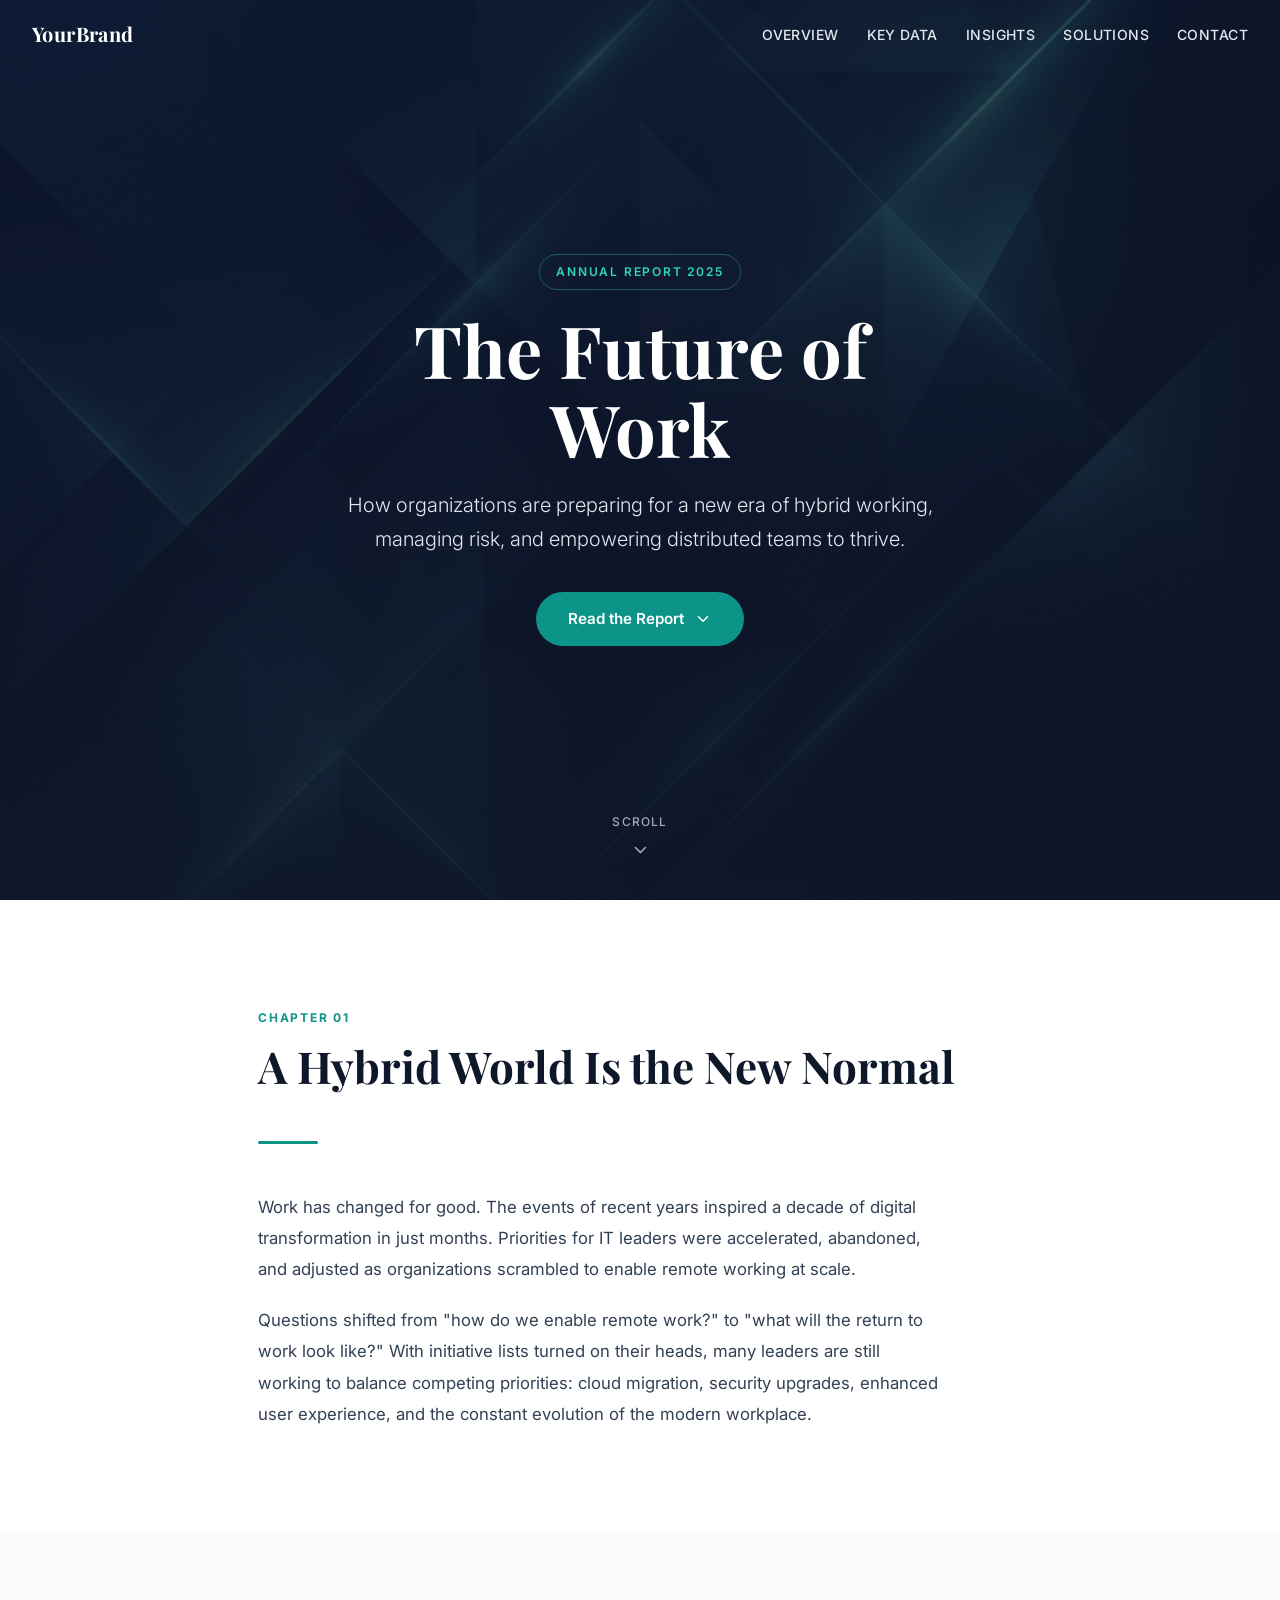
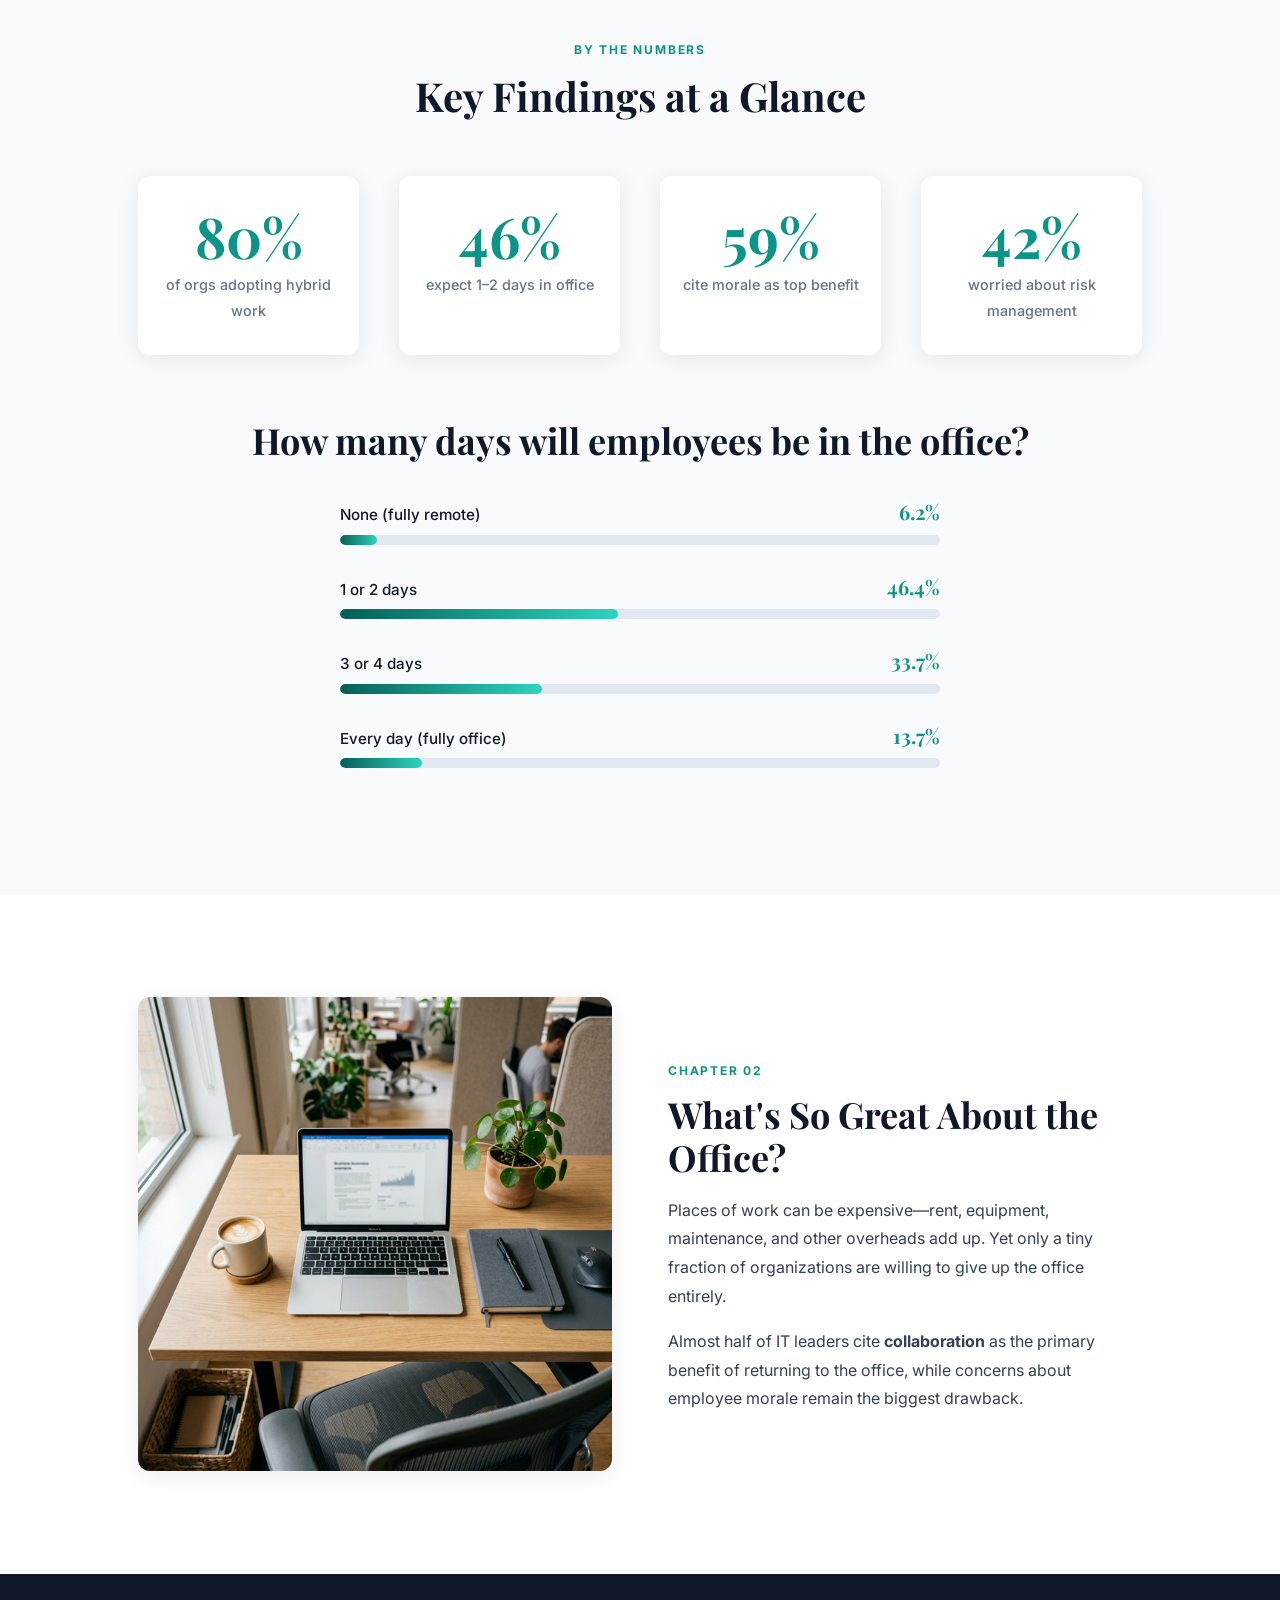
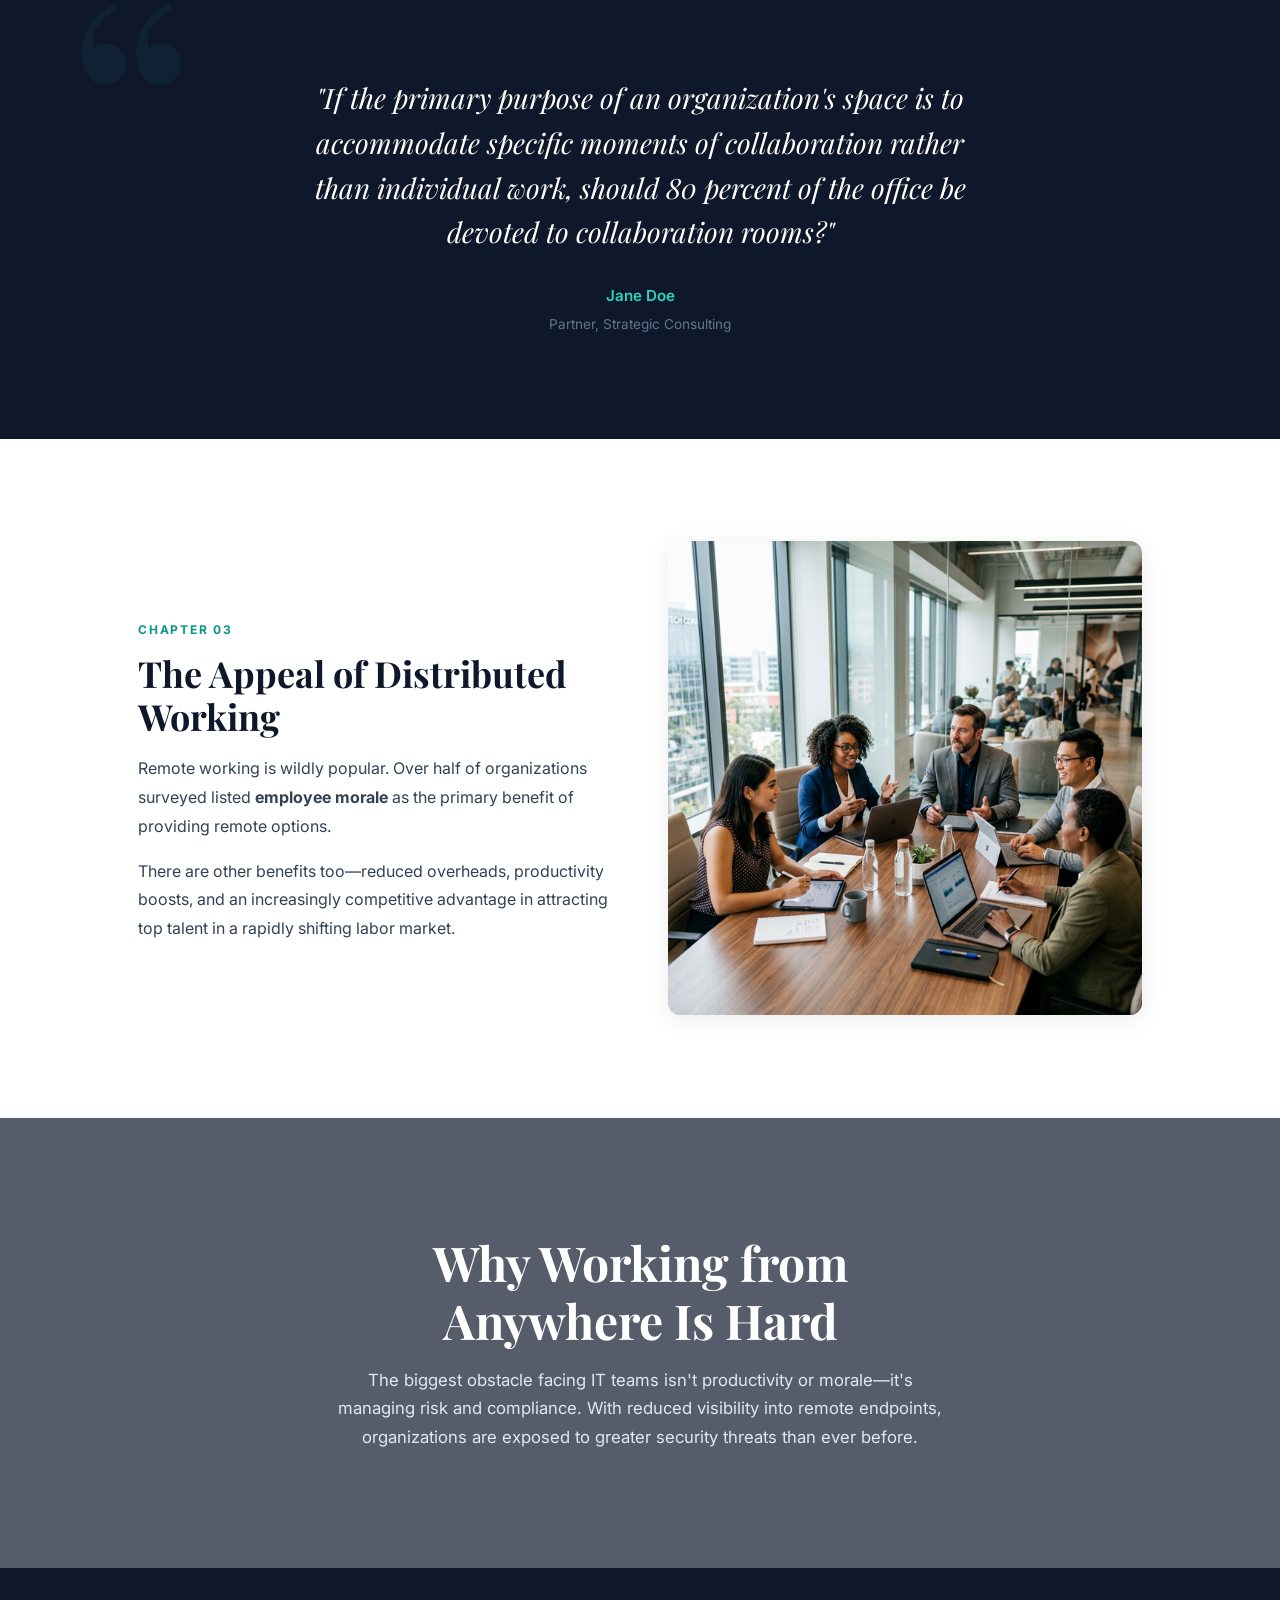
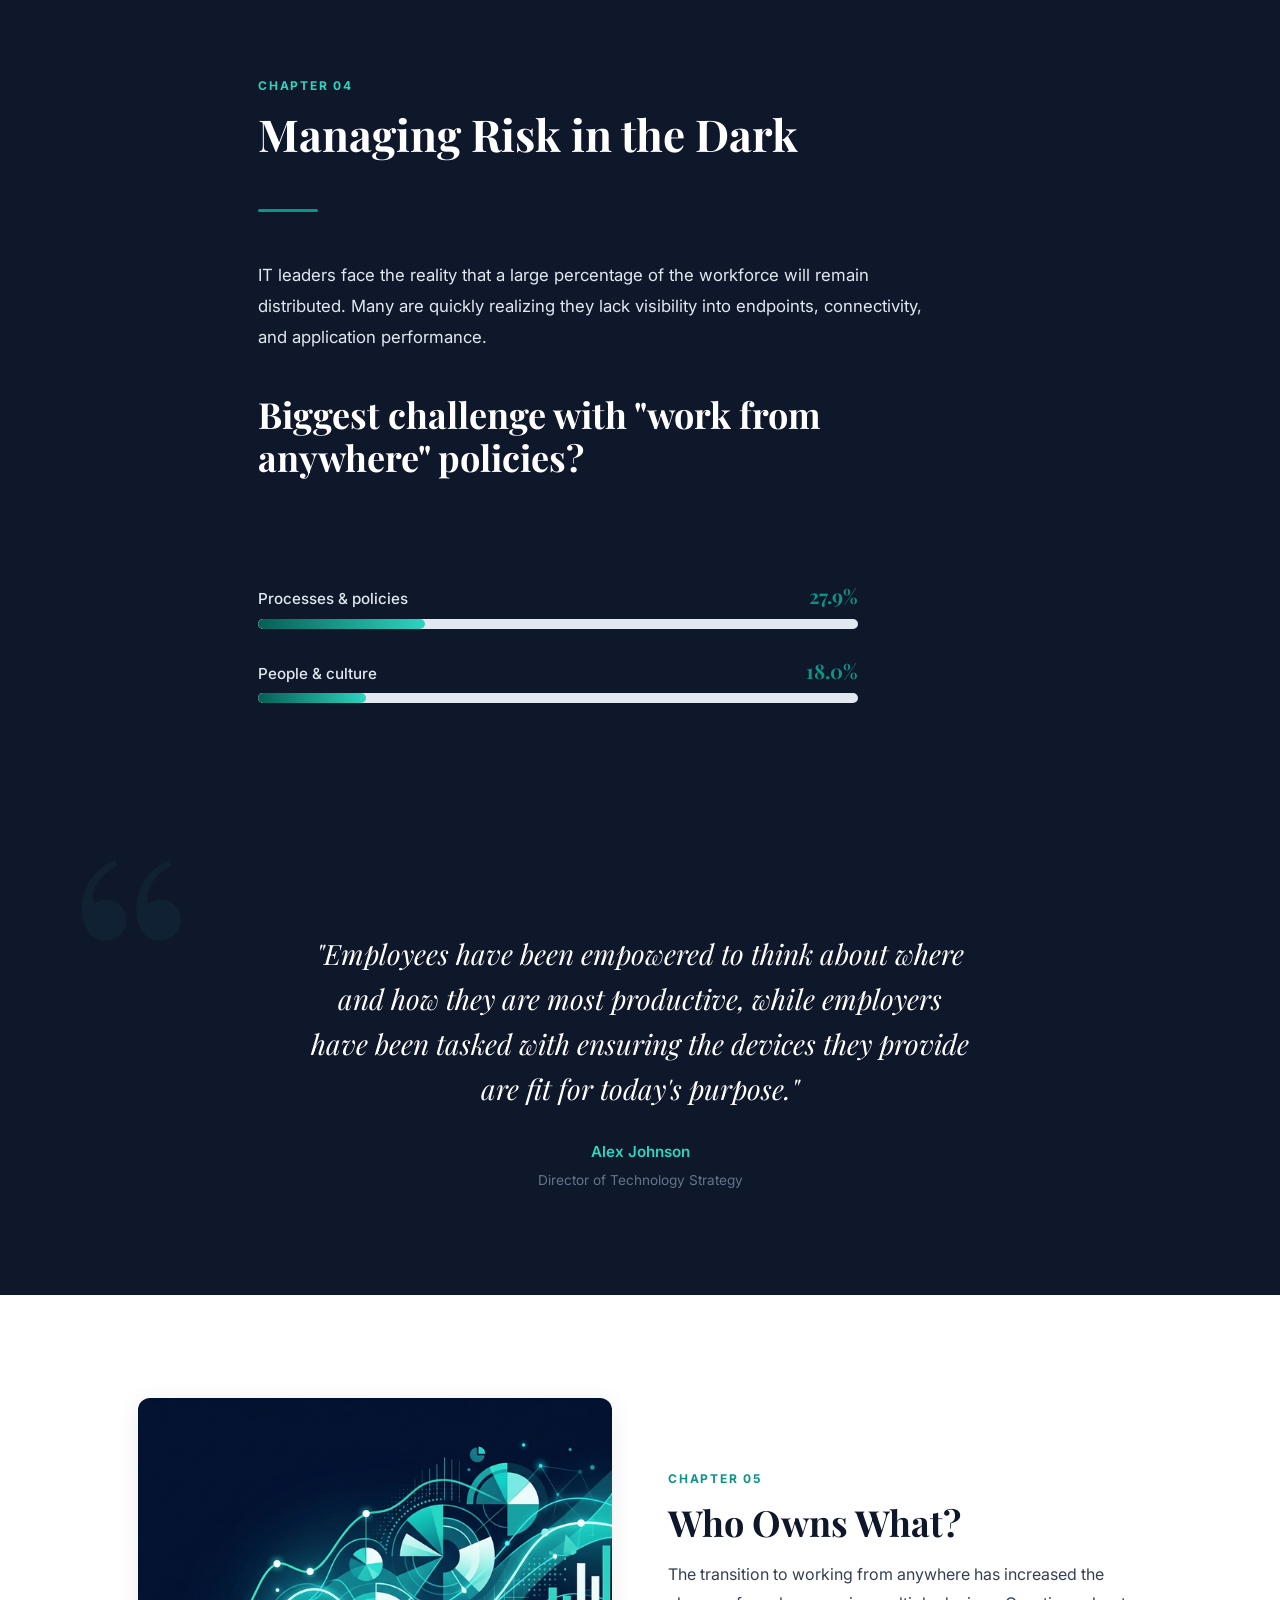
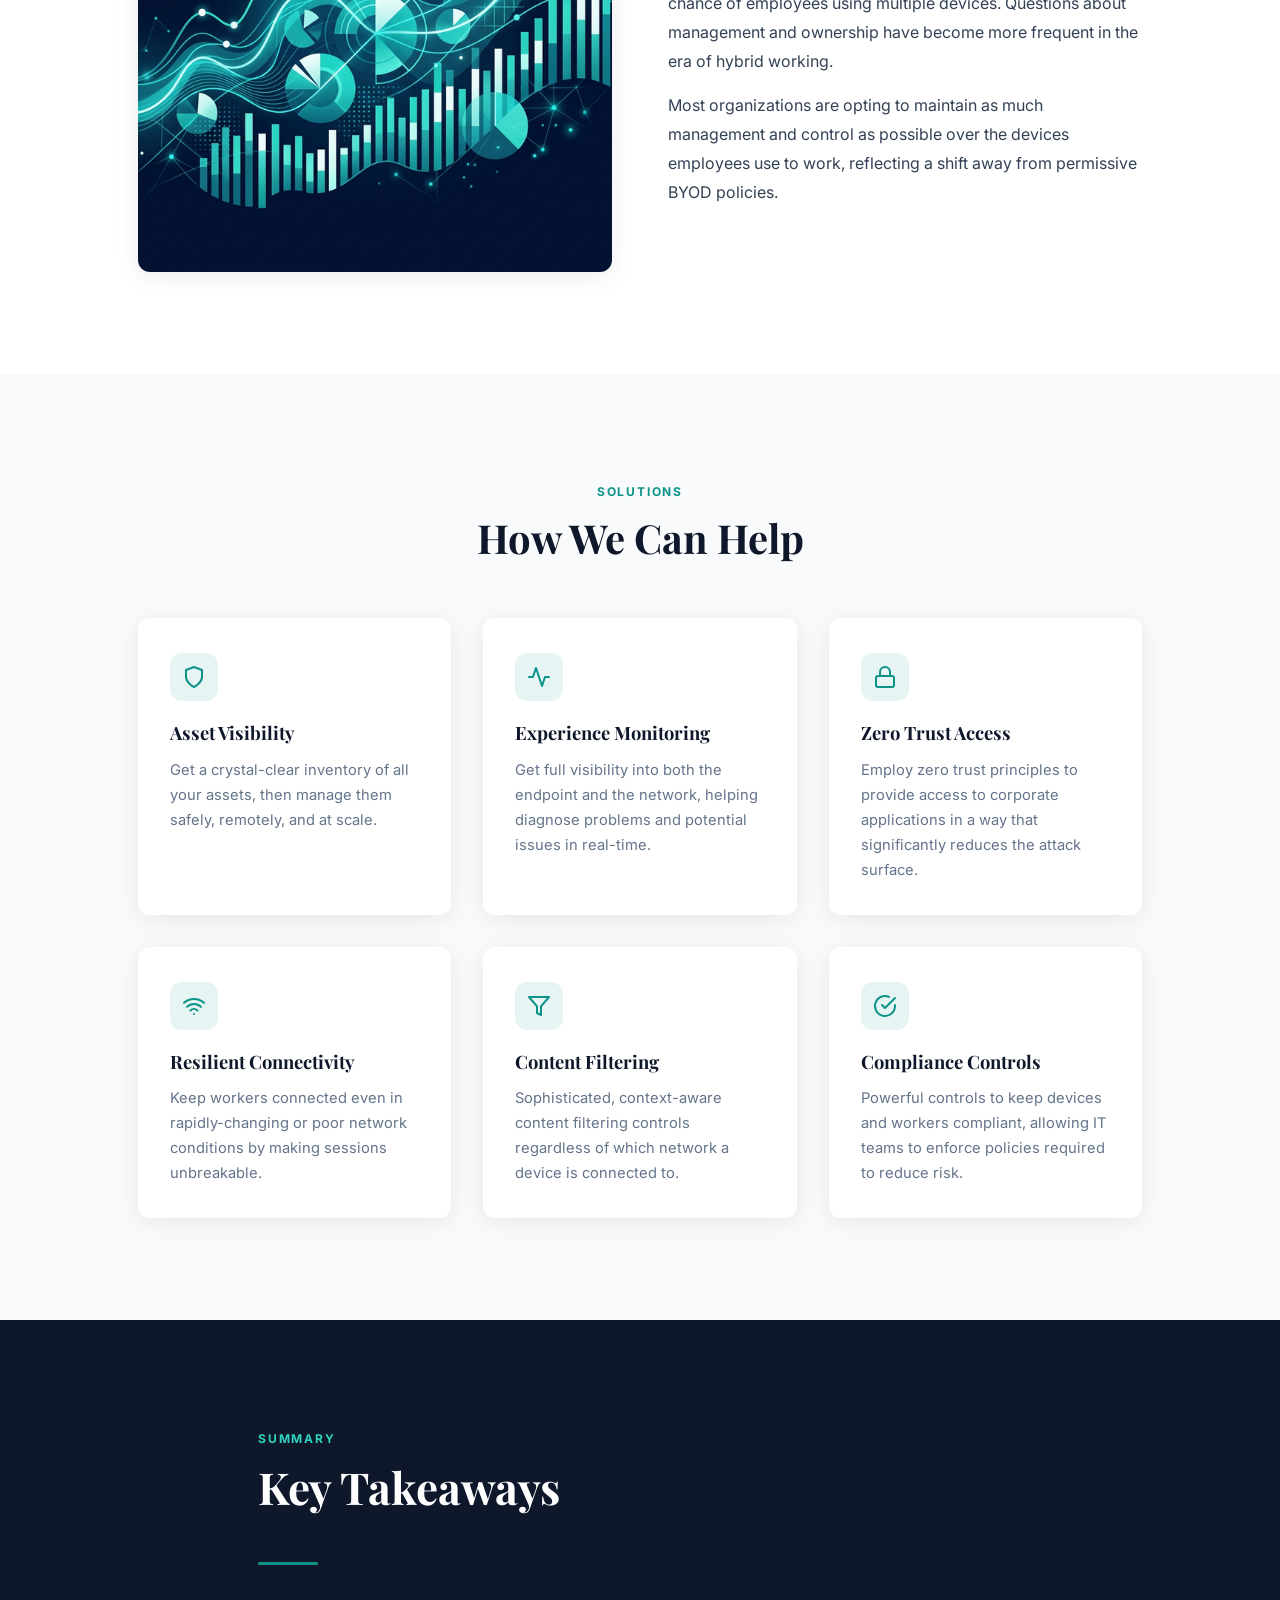
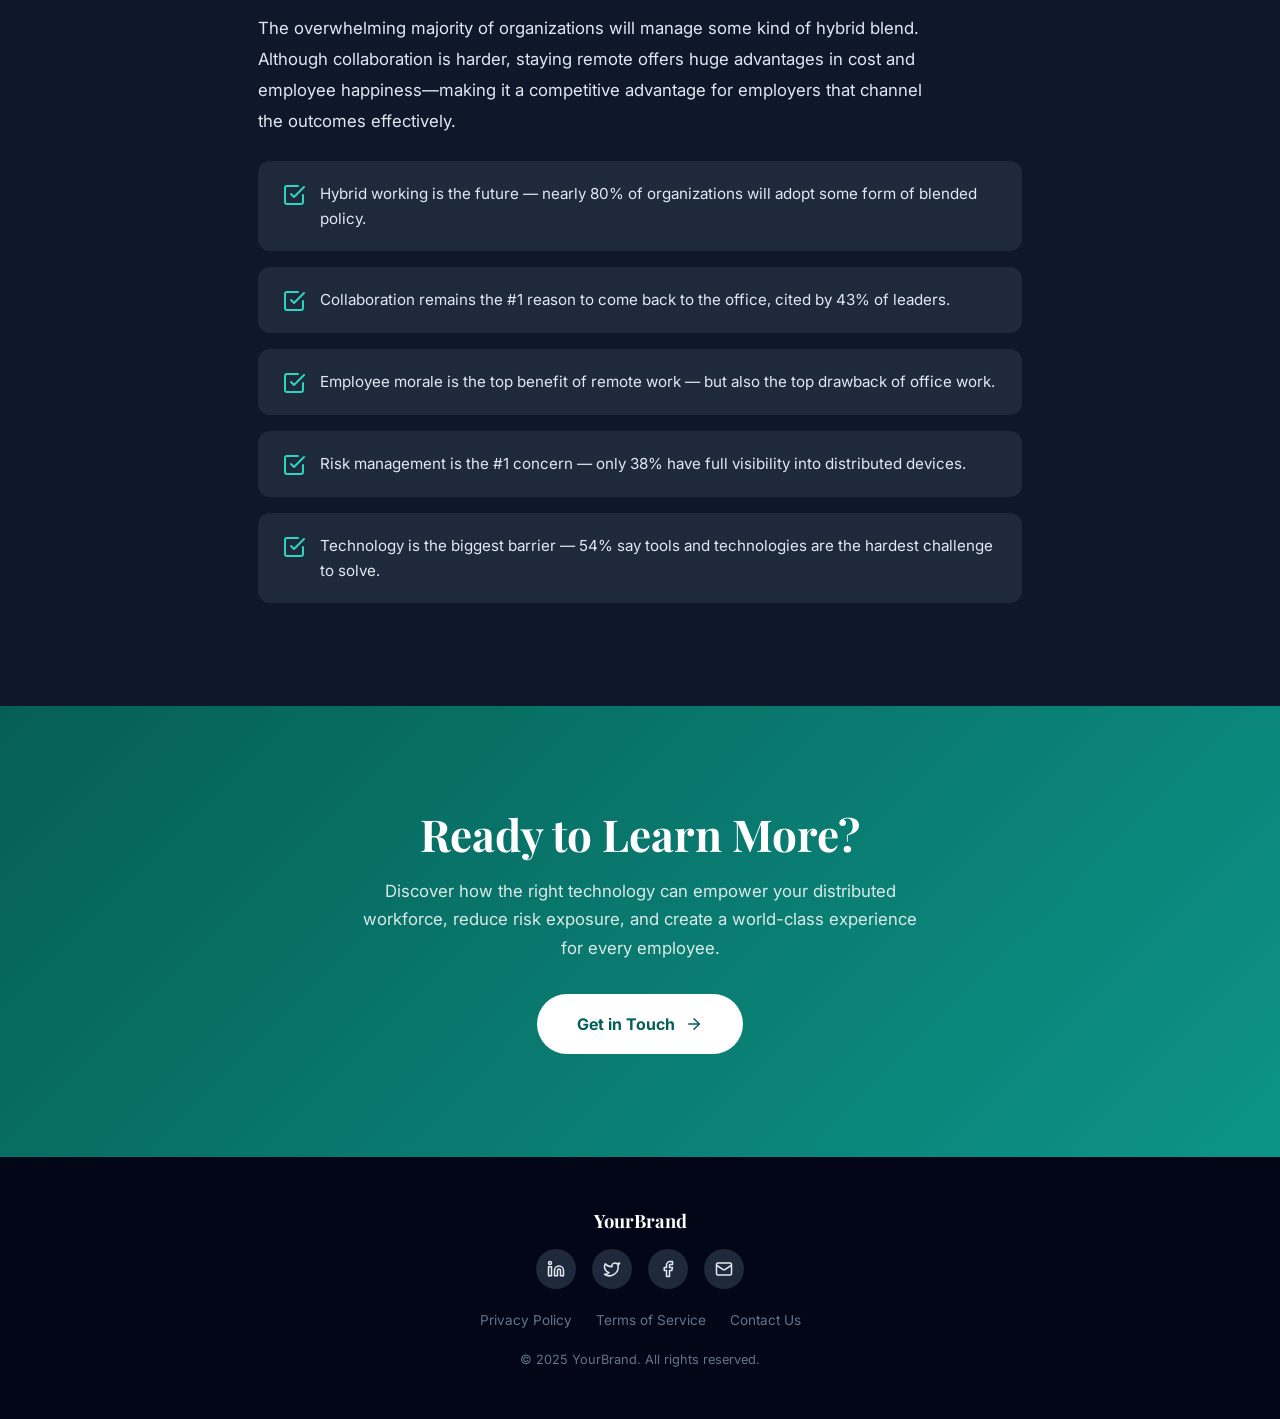
==== index.html @ 84ccb06a "Initial commit: scrolling report template" ====
<!DOCTYPE html>
<html lang="en">
<head>
  <meta charset="UTF-8" />
  <meta name="viewport" content="width=device-width, initial-scale=1.0" />

  <!-- ═══════════ SEO — EDIT THESE ═══════════ -->
  <title>The Future of Work — Scrolling Report Template</title>
  <meta name="description" content="A scrolling storytelling report template. Replace this description with your own." />
  <meta property="og:title" content="The Future of Work — Report" />
  <meta property="og:description" content="Replace this with your own Open Graph description." />
  <meta property="og:image" content="assets/images/hero-bg.png" />

  <!-- Stylesheet -->
  <link rel="stylesheet" href="styles.css" />
</head>

<body>

  <!-- ───────────────────────────────────────────
       READING PROGRESS BAR
       (automatically fills as user scrolls)
  ─────────────────────────────────────────── -->
  <div class="progress-bar" id="progressBar" aria-hidden="true"></div>

  <!-- ═══════════════════════════════════════════
       NAVIGATION
       EDIT: Change brand name and section links
  ═══════════════════════════════════════════ -->
  <nav class="site-nav" id="siteNav">
    <a href="#" class="site-nav__brand">YourBrand</a>

    <ul class="site-nav__links" id="navLinks">
      <!-- EDIT: Update href values to match your section IDs -->
      <li><a href="#intro">Overview</a></li>
      <li><a href="#stats">Key Data</a></li>
      <li><a href="#details">Insights</a></li>
      <li><a href="#features">Solutions</a></li>
      <li><a href="#cta">Contact</a></li>
    </ul>

    <!-- Mobile hamburger -->
    <button class="nav-toggle" id="navToggle" aria-label="Toggle navigation">
      <span></span><span></span><span></span>
    </button>
  </nav>

  <!-- ═══════════════════════════════════════════
       SECTION 1 — HERO
       EDIT: Title, subtitle, CTA text, background image
  ═══════════════════════════════════════════ -->
  <section class="hero" id="hero">
    <!-- EDIT: Replace background image path -->
    <div class="hero__bg" style="background-image: url('assets/images/hero-bg.png');"></div>
    <div class="hero__overlay"></div>

    <div class="hero__content">
      <!-- EDIT: Tag / category label -->
      <span class="hero__tag animate-on-scroll">Annual Report 2025</span>

      <!-- EDIT: Hero headline -->
      <h1 class="hero__title animate-on-scroll" data-delay="1">
        The Future of Work
      </h1>

      <!-- EDIT: Short intro paragraph -->
      <p class="hero__subtitle animate-on-scroll" data-delay="2">
        How organizations are preparing for a new era of hybrid working, 
        managing risk, and empowering distributed teams to thrive.
      </p>

      <!-- EDIT: Call-to-action button -->
      <a href="#intro" class="hero__cta animate-on-scroll" data-delay="3">
        Read the Report
        <svg xmlns="http://www.w3.org/2000/svg" width="18" height="18" viewBox="0 0 24 24" fill="none" stroke="currentColor" stroke-width="2" stroke-linecap="round" stroke-linejoin="round"><path d="m6 9 6 6 6-6"/></svg>
      </a>
    </div>

    <!-- Scroll hint animation -->
    <div class="hero__scroll-hint">
      SCROLL
      <svg xmlns="http://www.w3.org/2000/svg" viewBox="0 0 24 24" fill="none" stroke="currentColor" stroke-width="2" stroke-linecap="round" stroke-linejoin="round"><path d="m6 9 6 6 6-6"/></svg>
    </div>
  </section>

  <!-- ═══════════════════════════════════════════
       SECTION 2 — INTRODUCTION TEXT BLOCK
       EDIT: Eyebrow, title, and body paragraphs
  ═══════════════════════════════════════════ -->
  <section class="section-intro" id="intro">
    <div class="container">
      <span class="section-intro__eyebrow animate-on-scroll">Chapter 01</span>
      <h2 class="section-intro__title animate-on-scroll" data-delay="1">
        A Hybrid World Is the New Normal
      </h2>
      <hr class="section-divider animate-on-scroll" data-delay="2" />

      <!-- EDIT: Replace these paragraphs with your own content -->
      <div class="section-intro__body animate-on-scroll" data-delay="2">
        <p>
          Work has changed for good. The events of recent years inspired a decade of digital 
          transformation in just months. Priorities for IT leaders were accelerated, abandoned, 
          and adjusted as organizations scrambled to enable remote working at scale.
        </p>
        <p>
          Questions shifted from "how do we enable remote work?" to "what will the return to 
          work look like?" With initiative lists turned on their heads, many leaders are still 
          working to balance competing priorities: cloud migration, security upgrades, enhanced 
          user experience, and the constant evolution of the modern workplace.
        </p>
      </div>
    </div>
  </section>

  <!-- ═══════════════════════════════════════════
       SECTION 3 — KEY STATISTICS
       EDIT: Numbers, labels, bar chart values
  ═══════════════════════════════════════════ -->
  <section class="section-stats" id="stats">
    <div class="container container--wide">

      <div class="features-header">
        <span class="features-header__eyebrow animate-on-scroll">By the Numbers</span>
        <h2 class="features-header__title animate-on-scroll" data-delay="1">
          Key Findings at a Glance
        </h2>
      </div>

      <!-- ── Big Number Cards ── -->
      <!-- EDIT: Change each number and label -->
      <div class="stats-grid">
        <div class="stat-card animate-on-scroll" data-delay="1">
          <div class="stat-card__number" data-count-to="80">0</div>
          <div class="stat-card__label">of orgs adopting hybrid work</div>
        </div>
        <div class="stat-card animate-on-scroll" data-delay="2">
          <div class="stat-card__number" data-count-to="46">0</div>
          <div class="stat-card__label">expect 1–2 days in office</div>
        </div>
        <div class="stat-card animate-on-scroll" data-delay="3">
          <div class="stat-card__number" data-count-to="59">0</div>
          <div class="stat-card__label">cite morale as top benefit</div>
        </div>
        <div class="stat-card animate-on-scroll" data-delay="4">
          <div class="stat-card__number" data-count-to="42">0</div>
          <div class="stat-card__label">worried about risk management</div>
        </div>
      </div>

      <!-- ── Survey Bar Chart ── -->
      <!-- EDIT: Adjust --target-width, label, and value for each bar -->
      <div style="margin-top: 4rem;">
        <h3 class="split-text__title animate-on-scroll" style="text-align:center; margin-bottom:2rem;">
          How many days will employees be in the office?
        </h3>
        <div class="bar-stats" style="max-width:600px; margin:0 auto;">
          <div class="bar-stat animate-on-scroll">
            <div class="bar-stat__header">
              <span class="bar-stat__label">None (fully remote)</span>
              <span class="bar-stat__value">6.2%</span>
            </div>
            <div class="bar-stat__track">
              <div class="bar-stat__fill" style="--target-width: 6.2%"></div>
            </div>
          </div>
          <div class="bar-stat animate-on-scroll" data-delay="1">
            <div class="bar-stat__header">
              <span class="bar-stat__label">1 or 2 days</span>
              <span class="bar-stat__value">46.4%</span>
            </div>
            <div class="bar-stat__track">
              <div class="bar-stat__fill" style="--target-width: 46.4%"></div>
            </div>
          </div>
          <div class="bar-stat animate-on-scroll" data-delay="2">
            <div class="bar-stat__header">
              <span class="bar-stat__label">3 or 4 days</span>
              <span class="bar-stat__value">33.7%</span>
            </div>
            <div class="bar-stat__track">
              <div class="bar-stat__fill" style="--target-width: 33.7%"></div>
            </div>
          </div>
          <div class="bar-stat animate-on-scroll" data-delay="3">
            <div class="bar-stat__header">
              <span class="bar-stat__label">Every day (fully office)</span>
              <span class="bar-stat__value">13.7%</span>
            </div>
            <div class="bar-stat__track">
              <div class="bar-stat__fill" style="--target-width: 13.7%"></div>
            </div>
          </div>
        </div>
      </div>

    </div>
  </section>

  <!-- ═══════════════════════════════════════════
       SECTION 4 — IMAGE + TEXT (left image)
       EDIT: Image path, eyebrow, title, body
  ═══════════════════════════════════════════ -->
  <section class="section-split" id="details">
    <div class="container container--wide">
      <div class="split-grid">

        <!-- EDIT: Replace image src -->
        <div class="split-image animate-slide-left">
          <img src="assets/images/section-1.png" alt="Modern workspace" loading="lazy" />
        </div>

        <div class="split-text animate-slide-right">
          <span class="split-text__eyebrow">Chapter 02</span>
          <h2 class="split-text__title">What's So Great About the Office?</h2>
          <div class="split-text__body">
            <p>
              Places of work can be expensive—rent, equipment, maintenance, and other overheads add up. 
              Yet only a tiny fraction of organizations are willing to give up the office entirely.
            </p>
            <p>
              Almost half of IT leaders cite <strong>collaboration</strong> as the primary benefit of 
              returning to the office, while concerns about employee morale remain the biggest drawback.
            </p>
          </div>
        </div>

      </div>
    </div>
  </section>

  <!-- ═══════════════════════════════════════════
       SECTION 5 — BLOCKQUOTE
       EDIT: Quote text, author name, role
  ═══════════════════════════════════════════ -->
  <section class="section-quote">
    <div class="quote-inner animate-on-scroll">
      <!-- EDIT: Your quote text -->
      <p class="quote-inner__text">
        "If the primary purpose of an organization's space is to accommodate specific moments 
        of collaboration rather than individual work, should 80 percent of the office be devoted 
        to collaboration rooms?"
      </p>
      <!-- EDIT: Author and role -->
      <p class="quote-inner__author">Jane Doe</p>
      <p class="quote-inner__role">Partner, Strategic Consulting</p>
    </div>
  </section>

  <!-- ═══════════════════════════════════════════
       SECTION 6 — IMAGE + TEXT (right image, reversed)
       EDIT: Image path, eyebrow, title, body
  ═══════════════════════════════════════════ -->
  <section class="section-split">
    <div class="container container--wide">
      <div class="split-grid split-grid--reverse">

        <div class="split-image animate-slide-right">
          <img src="assets/images/section-2.png" alt="Team collaboration" loading="lazy" />
        </div>

        <div class="split-text animate-slide-left">
          <span class="split-text__eyebrow">Chapter 03</span>
          <h2 class="split-text__title">The Appeal of Distributed Working</h2>
          <div class="split-text__body">
            <p>
              Remote working is wildly popular. Over half of organizations surveyed listed 
              <strong>employee morale</strong> as the primary benefit of providing remote options.
            </p>
            <p>
              There are other benefits too—reduced overheads, productivity boosts, and an increasingly 
              competitive advantage in attracting top talent in a rapidly shifting labor market.
            </p>
          </div>
        </div>

      </div>
    </div>
  </section>

  <!-- ═══════════════════════════════════════════
       SECTION 7 — FULL-WIDTH IMAGE BANNER
       EDIT: Background image, title, body text
  ═══════════════════════════════════════════ -->
  <section class="section-banner">
    <!-- EDIT: Replace background-image -->
    <div class="section-banner__bg" style="background-image: url('assets/images/quote-bg.png');"></div>
    <div class="section-banner__overlay"></div>

    <div class="section-banner__content animate-on-scroll">
      <h2 class="section-banner__title">Why Working from Anywhere Is Hard</h2>
      <p class="section-banner__body">
        The biggest obstacle facing IT teams isn't productivity or morale—it's managing 
        risk and compliance. With reduced visibility into remote endpoints, organizations 
        are exposed to greater security threats than ever before.
      </p>
    </div>
  </section>

  <!-- ═══════════════════════════════════════════
       SECTION 8 — DARK CONTENT BLOCK w/ STATS
       EDIT: Eyebrow, title, body, bar chart data
  ═══════════════════════════════════════════ -->
  <section class="section-dark">
    <div class="container">
      <span class="section-intro__eyebrow animate-on-scroll">Chapter 04</span>
      <h2 class="section-intro__title animate-on-scroll" data-delay="1">
        Managing Risk in the Dark
      </h2>
      <hr class="section-divider animate-on-scroll" data-delay="2" />

      <div class="section-intro__body animate-on-scroll" data-delay="2">
        <p>
          IT leaders face the reality that a large percentage of the workforce will remain 
          distributed. Many are quickly realizing they lack visibility into endpoints, 
          connectivity, and application performance.
        </p>
      </div>

      <!-- Survey-style bars on dark background -->
      <div class="bar-stats" style="max-width:600px; margin-top:2.5rem;">
        <h3 class="split-text__title animate-on-scroll" style="margin-bottom:1.5rem;">
          Biggest challenge with "work from anywhere" policies?
        </h3>
        <div class="bar-stat animate-on-scroll">
          <div class="bar-stat__header">
            <span class="bar-stat__label" style="color: var(--color-text-on-dark);">Tools & technologies</span>
            <span class="bar-stat__value">54.1%</span>
          </div>
          <div class="bar-stat__track">
            <div class="bar-stat__fill" style="--target-width: 54.1%"></div>
          </div>
        </div>
        <div class="bar-stat animate-on-scroll" data-delay="1">
          <div class="bar-stat__header">
            <span class="bar-stat__label" style="color: var(--color-text-on-dark);">Processes & policies</span>
            <span class="bar-stat__value">27.9%</span>
          </div>
          <div class="bar-stat__track">
            <div class="bar-stat__fill" style="--target-width: 27.9%"></div>
          </div>
        </div>
        <div class="bar-stat animate-on-scroll" data-delay="2">
          <div class="bar-stat__header">
            <span class="bar-stat__label" style="color: var(--color-text-on-dark);">People & culture</span>
            <span class="bar-stat__value">18.0%</span>
          </div>
          <div class="bar-stat__track">
            <div class="bar-stat__fill" style="--target-width: 18.0%"></div>
          </div>
        </div>
      </div>
    </div>
  </section>

  <!-- ═══════════════════════════════════════════
       SECTION 9 — SECOND BLOCKQUOTE (variation)
       EDIT: Quote text, author, role
  ═══════════════════════════════════════════ -->
  <section class="section-quote">
    <div class="quote-inner animate-on-scroll">
      <p class="quote-inner__text">
        "Employees have been empowered to think about where and how they are most productive, 
        while employers have been tasked with ensuring the devices they provide are fit for 
        today's purpose."
      </p>
      <p class="quote-inner__author">Alex Johnson</p>
      <p class="quote-inner__role">Director of Technology Strategy</p>
    </div>
  </section>

  <!-- ═══════════════════════════════════════════
       SECTION 10 — IMAGE + TEXT (data visualization)
       EDIT: Image, title, body text
  ═══════════════════════════════════════════ -->
  <section class="section-split">
    <div class="container container--wide">
      <div class="split-grid">

        <div class="split-image animate-slide-left">
          <img src="assets/images/section-3.png" alt="Data visualization" loading="lazy" />
        </div>

        <div class="split-text animate-slide-right">
          <span class="split-text__eyebrow">Chapter 05</span>
          <h2 class="split-text__title">Who Owns What?</h2>
          <div class="split-text__body">
            <p>
              The transition to working from anywhere has increased the chance of employees 
              using multiple devices. Questions about management and ownership have become 
              more frequent in the era of hybrid working.
            </p>
            <p>
              Most organizations are opting to maintain as much management and control as 
              possible over the devices employees use to work, reflecting a shift away from 
              permissive BYOD policies.
            </p>
          </div>
        </div>

      </div>
    </div>
  </section>

  <!-- ═══════════════════════════════════════════
       SECTION 11 — FEATURE CARDS / SOLUTIONS
       EDIT: Each card's icon, title, and body
  ═══════════════════════════════════════════ -->
  <section class="section-features" id="features">
    <div class="container container--wide">

      <div class="features-header">
        <span class="features-header__eyebrow animate-on-scroll">Solutions</span>
        <h2 class="features-header__title animate-on-scroll" data-delay="1">
          How We Can Help
        </h2>
      </div>

      <div class="features-grid">
        <!-- EDIT: Swap SVG icon, title, and body per card -->
        <div class="feature-card animate-on-scroll" data-delay="1">
          <div class="feature-card__icon">
            <!-- Icon: shield -->
            <svg xmlns="http://www.w3.org/2000/svg" viewBox="0 0 24 24" fill="none" stroke="currentColor" stroke-width="2" stroke-linecap="round" stroke-linejoin="round"><path d="M12 22s8-4 8-10V5l-8-3-8 3v7c0 6 8 10 8 10"/></svg>
          </div>
          <h3 class="feature-card__title">Asset Visibility</h3>
          <p class="feature-card__body">
            Get a crystal-clear inventory of all your assets, then manage them safely, 
            remotely, and at scale.
          </p>
        </div>

        <div class="feature-card animate-on-scroll" data-delay="2">
          <div class="feature-card__icon">
            <!-- Icon: activity -->
            <svg xmlns="http://www.w3.org/2000/svg" viewBox="0 0 24 24" fill="none" stroke="currentColor" stroke-width="2" stroke-linecap="round" stroke-linejoin="round"><polyline points="22 12 18 12 15 21 9 3 6 12 2 12"/></svg>
          </div>
          <h3 class="feature-card__title">Experience Monitoring</h3>
          <p class="feature-card__body">
            Get full visibility into both the endpoint and the network, helping diagnose 
            problems and potential issues in real-time.
          </p>
        </div>

        <div class="feature-card animate-on-scroll" data-delay="3">
          <div class="feature-card__icon">
            <!-- Icon: lock -->
            <svg xmlns="http://www.w3.org/2000/svg" viewBox="0 0 24 24" fill="none" stroke="currentColor" stroke-width="2" stroke-linecap="round" stroke-linejoin="round"><rect width="18" height="11" x="3" y="11" rx="2" ry="2"/><path d="M7 11V7a5 5 0 0 1 10 0v4"/></svg>
          </div>
          <h3 class="feature-card__title">Zero Trust Access</h3>
          <p class="feature-card__body">
            Employ zero trust principles to provide access to corporate applications in a 
            way that significantly reduces the attack surface.
          </p>
        </div>

        <div class="feature-card animate-on-scroll" data-delay="4">
          <div class="feature-card__icon">
            <!-- Icon: wifi -->
            <svg xmlns="http://www.w3.org/2000/svg" viewBox="0 0 24 24" fill="none" stroke="currentColor" stroke-width="2" stroke-linecap="round" stroke-linejoin="round"><path d="M12 20h.01"/><path d="M2 8.82a15 15 0 0 1 20 0"/><path d="M5 12.859a10 10 0 0 1 14 0"/><path d="M8.5 16.429a5 5 0 0 1 7 0"/></svg>
          </div>
          <h3 class="feature-card__title">Resilient Connectivity</h3>
          <p class="feature-card__body">
            Keep workers connected even in rapidly-changing or poor network conditions by 
            making sessions unbreakable.
          </p>
        </div>

        <div class="feature-card animate-on-scroll" data-delay="1">
          <div class="feature-card__icon">
            <!-- Icon: filter -->
            <svg xmlns="http://www.w3.org/2000/svg" viewBox="0 0 24 24" fill="none" stroke="currentColor" stroke-width="2" stroke-linecap="round" stroke-linejoin="round"><polygon points="22 3 2 3 10 12.46 10 19 14 21 14 12.46 22 3"/></svg>
          </div>
          <h3 class="feature-card__title">Content Filtering</h3>
          <p class="feature-card__body">
            Sophisticated, context-aware content filtering controls regardless of which 
            network a device is connected to.
          </p>
        </div>

        <div class="feature-card animate-on-scroll" data-delay="2">
          <div class="feature-card__icon">
            <!-- Icon: check-circle -->
            <svg xmlns="http://www.w3.org/2000/svg" viewBox="0 0 24 24" fill="none" stroke="currentColor" stroke-width="2" stroke-linecap="round" stroke-linejoin="round"><path d="M22 11.08V12a10 10 0 1 1-5.93-9.14"/><path d="m9 11 3 3L22 4"/></svg>
          </div>
          <h3 class="feature-card__title">Compliance Controls</h3>
          <p class="feature-card__body">
            Powerful controls to keep devices and workers compliant, allowing IT teams to 
            enforce policies required to reduce risk.
          </p>
        </div>
      </div>

    </div>
  </section>

  <!-- ═══════════════════════════════════════════
       SECTION 12 — SUMMARY (dark block with bullet list)
       EDIT: Title, body, and list items
  ═══════════════════════════════════════════ -->
  <section class="section-dark">
    <div class="container">
      <span class="section-intro__eyebrow animate-on-scroll">Summary</span>
      <h2 class="section-intro__title animate-on-scroll" data-delay="1">
        Key Takeaways
      </h2>
      <hr class="section-divider animate-on-scroll" data-delay="2" />

      <div class="section-intro__body animate-on-scroll" data-delay="2">
        <p>
          The overwhelming majority of organizations will manage some kind of hybrid blend. 
          Although collaboration is harder, staying remote offers huge advantages in cost and 
          employee happiness—making it a competitive advantage for employers that channel the 
          outcomes effectively.
        </p>
      </div>

      <!-- EDIT: Add or remove list items as needed -->
      <ul class="items-list animate-on-scroll" data-delay="3">
        <li>
          <svg class="list-icon" xmlns="http://www.w3.org/2000/svg" viewBox="0 0 24 24" fill="none" stroke="currentColor" stroke-width="2" stroke-linecap="round" stroke-linejoin="round"><path d="m9 11 3 3L22 4"/><path d="M21 12v7a2 2 0 0 1-2 2H5a2 2 0 0 1-2-2V5a2 2 0 0 1 2-2h11"/></svg>
          <span>Hybrid working is the future — nearly 80% of organizations will adopt some form of blended policy.</span>
        </li>
        <li>
          <svg class="list-icon" xmlns="http://www.w3.org/2000/svg" viewBox="0 0 24 24" fill="none" stroke="currentColor" stroke-width="2" stroke-linecap="round" stroke-linejoin="round"><path d="m9 11 3 3L22 4"/><path d="M21 12v7a2 2 0 0 1-2 2H5a2 2 0 0 1-2-2V5a2 2 0 0 1 2-2h11"/></svg>
          <span>Collaboration remains the #1 reason to come back to the office, cited by 43% of leaders.</span>
        </li>
        <li>
          <svg class="list-icon" xmlns="http://www.w3.org/2000/svg" viewBox="0 0 24 24" fill="none" stroke="currentColor" stroke-width="2" stroke-linecap="round" stroke-linejoin="round"><path d="m9 11 3 3L22 4"/><path d="M21 12v7a2 2 0 0 1-2 2H5a2 2 0 0 1-2-2V5a2 2 0 0 1 2-2h11"/></svg>
          <span>Employee morale is the top benefit of remote work — but also the top drawback of office work.</span>
        </li>
        <li>
          <svg class="list-icon" xmlns="http://www.w3.org/2000/svg" viewBox="0 0 24 24" fill="none" stroke="currentColor" stroke-width="2" stroke-linecap="round" stroke-linejoin="round"><path d="m9 11 3 3L22 4"/><path d="M21 12v7a2 2 0 0 1-2 2H5a2 2 0 0 1-2-2V5a2 2 0 0 1 2-2h11"/></svg>
          <span>Risk management is the #1 concern — only 38% have full visibility into distributed devices.</span>
        </li>
        <li>
          <svg class="list-icon" xmlns="http://www.w3.org/2000/svg" viewBox="0 0 24 24" fill="none" stroke="currentColor" stroke-width="2" stroke-linecap="round" stroke-linejoin="round"><path d="m9 11 3 3L22 4"/><path d="M21 12v7a2 2 0 0 1-2 2H5a2 2 0 0 1-2-2V5a2 2 0 0 1 2-2h11"/></svg>
          <span>Technology is the biggest barrier — 54% say tools and technologies are the hardest challenge to solve.</span>
        </li>
      </ul>
    </div>
  </section>

  <!-- ═══════════════════════════════════════════
       SECTION 13 — CALL TO ACTION / ENDING
       EDIT: Title, body, button text and link
  ═══════════════════════════════════════════ -->
  <section class="section-cta" id="cta">
    <div class="container">
      <h2 class="section-cta__title animate-on-scroll">Ready to Learn More?</h2>
      <p class="section-cta__body animate-on-scroll" data-delay="1">
        Discover how the right technology can empower your distributed workforce, reduce risk 
        exposure, and create a world-class experience for every employee.
      </p>
      <!-- EDIT: Button text and destination -->
      <a href="#" class="section-cta__btn animate-on-scroll" data-delay="2">
        Get in Touch
        <svg xmlns="http://www.w3.org/2000/svg" width="18" height="18" viewBox="0 0 24 24" fill="none" stroke="currentColor" stroke-width="2" stroke-linecap="round" stroke-linejoin="round"><path d="M5 12h14"/><path d="m12 5 7 7-7 7"/></svg>
      </a>
    </div>
  </section>

  <!-- ═══════════════════════════════════════════
       FOOTER
       EDIT: Brand name, links, copyright year
  ═══════════════════════════════════════════ -->
  <footer class="site-footer">
    <div class="container">
      <p class="site-footer__brand">YourBrand</p>

      <!-- Social links —— EDIT: Update href values -->
      <div class="social-links">
        <a href="#" aria-label="LinkedIn">
          <svg xmlns="http://www.w3.org/2000/svg" viewBox="0 0 24 24" fill="none" stroke="currentColor" stroke-width="2" stroke-linecap="round" stroke-linejoin="round"><path d="M16 8a6 6 0 0 1 6 6v7h-4v-7a2 2 0 0 0-4 0v7h-4v-7a6 6 0 0 1 6-6z"/><rect width="4" height="12" x="2" y="9"/><circle cx="4" cy="4" r="2"/></svg>
        </a>
        <a href="#" aria-label="Twitter / X">
          <svg xmlns="http://www.w3.org/2000/svg" viewBox="0 0 24 24" fill="none" stroke="currentColor" stroke-width="2" stroke-linecap="round" stroke-linejoin="round"><path d="M22 4s-.7 2.1-2 3.4c1.6 10-9.4 17.3-18 11.6 2.2.1 4.4-.6 6-2C3 15.5.5 9.6 3 5c2.2 2.6 5.6 4.1 9 4-.9-4.2 4-6.6 7-3.8 1.1 0 3-1.2 3-1.2z"/></svg>
        </a>
        <a href="#" aria-label="Facebook">
          <svg xmlns="http://www.w3.org/2000/svg" viewBox="0 0 24 24" fill="none" stroke="currentColor" stroke-width="2" stroke-linecap="round" stroke-linejoin="round"><path d="M18 2h-3a5 5 0 0 0-5 5v3H7v4h3v8h4v-8h3l1-4h-4V7a1 1 0 0 1 1-1h3z"/></svg>
        </a>
        <a href="#" aria-label="Email">
          <svg xmlns="http://www.w3.org/2000/svg" viewBox="0 0 24 24" fill="none" stroke="currentColor" stroke-width="2" stroke-linecap="round" stroke-linejoin="round"><rect width="20" height="16" x="2" y="4" rx="2"/><path d="m22 7-8.97 5.7a1.94 1.94 0 0 1-2.06 0L2 7"/></svg>
        </a>
      </div>

      <!-- Footer links -->
      <ul class="site-footer__links">
        <li><a href="#">Privacy Policy</a></li>
        <li><a href="#">Terms of Service</a></li>
        <li><a href="#">Contact Us</a></li>
      </ul>

      <!-- EDIT: Copyright year and company name -->
      <p class="site-footer__copy">&copy; 2025 YourBrand. All rights reserved.</p>
    </div>
  </footer>

  <!-- JavaScript -->
  <script src="script.js"></script>
</body>
</html>
---- styles.css ----
/* =============================================================
   SCROLLING REPORT TEMPLATE — styles.css
   =============================================================
   CUSTOMIZATION GUIDE
   ───────────────────
   • Change colours    → edit the CSS variables in :root
   • Change fonts      → swap the Google Fonts @import + font-family vars
   • Change spacing    → adjust --section-padding-* variables
   • Change max width  → adjust --content-max-width
   ============================================================= */

/* ── Google Fonts ─────────────────────────────────────────────── */
/* EDIT: Replace these fonts with your preferred Google Fonts */
@import url('https://fonts.googleapis.com/css2?family=Inter:wght@300;400;500;600;700;800;900&family=Playfair+Display:ital,wght@0,400;0,700;1,400&display=swap');

/* ── CSS Variables (Design Tokens) ───────────────────────────── */
/* EDIT: Change these values to rebrand the entire site instantly */
:root {
  /* ── Primary palette ── */
  --color-primary:        #0d9488;          /* teal accent              */
  --color-primary-light:  #2dd4bf;          /* lighter teal             */
  --color-primary-dark:   #065f56;          /* darker teal              */

  /* ── Neutral palette ── */
  --color-bg-dark:        #0f172a;          /* deep navy (hero, dark sections) */
  --color-bg-darker:      #020617;          /* near-black               */
  --color-bg-light:       #f8fafc;          /* off-white sections       */
  --color-bg-white:       #ffffff;          /* white                    */
  --color-bg-accent:      #1e293b;          /* dark slate (cards, etc.) */

  /* ── Text colours ── */
  --color-text-heading:   #0f172a;          /* headings on light bgs    */
  --color-text-body:      #334155;          /* body text on light bgs   */
  --color-text-muted:     #64748b;          /* captions / secondary     */
  --color-text-on-dark:   #e2e8f0;         /* body text on dark bgs    */
  --color-text-on-dark-h: #ffffff;          /* headings on dark bgs     */

  /* ── Accent / highlight ── */
  --color-highlight:      #f59e0b;          /* amber highlight          */
  --color-stat-bar:       var(--color-primary);
  --color-stat-bar-bg:    #e2e8f0;

  /* ── Typography ── */
  --font-heading: 'Playfair Display', Georgia, serif;
  --font-body:    'Inter', system-ui, -apple-system, sans-serif;

  /* ── Spacing ── */
  --section-padding-y:    clamp(4rem, 8vw, 8rem);
  --section-padding-x:    clamp(1.25rem, 5vw, 3rem);
  --content-max-width:    860px;
  --content-max-width-lg: 1100px;

  /* ── Misc ── */
  --border-radius:        12px;
  --transition-speed:     0.35s;
  --shadow-card:          0 4px 24px rgba(0,0,0,.08);
  --shadow-card-hover:    0 8px 40px rgba(0,0,0,.14);
}

/* ── Reset & Base ────────────────────────────────────────────── */
*, *::before, *::after { box-sizing: border-box; margin: 0; padding: 0; }

html {
  scroll-behavior: smooth;
  font-size: 16px;
  -webkit-font-smoothing: antialiased;
  -moz-osx-font-smoothing: grayscale;
}

body {
  font-family: var(--font-body);
  color: var(--color-text-body);
  background: var(--color-bg-white);
  line-height: 1.75;
  overflow-x: hidden;
}

img { max-width: 100%; height: auto; display: block; }
a   { color: var(--color-primary); text-decoration: none; transition: color var(--transition-speed); }
a:hover { color: var(--color-primary-light); }

/* ── Utility Classes ─────────────────────────────────────────── */
.container {
  width: 100%;
  max-width: var(--content-max-width);
  margin: 0 auto;
  padding: 0 var(--section-padding-x);
}
.container--wide {
  max-width: var(--content-max-width-lg);
}

/* ── Progress Bar (top of page) ──────────────────────────────── */
/* EDIT: Change colour via --color-primary */
.progress-bar {
  position: fixed;
  top: 0; left: 0;
  width: 0%;
  height: 4px;
  background: linear-gradient(90deg, var(--color-primary), var(--color-primary-light));
  z-index: 9999;
  transition: width 0.15s ease-out;
}

/* ── Scroll-triggered Animations ─────────────────────────────── */
.animate-on-scroll {
  opacity: 0;
  transform: translateY(40px);
  transition: opacity 0.8s cubic-bezier(.22,1,.36,1),
              transform 0.8s cubic-bezier(.22,1,.36,1);
}
.animate-on-scroll.is-visible {
  opacity: 1;
  transform: translateY(0);
}
/* Stagger helper: add data-delay="1" … "4" for cascading effect */
.animate-on-scroll[data-delay="1"] { transition-delay: .12s; }
.animate-on-scroll[data-delay="2"] { transition-delay: .24s; }
.animate-on-scroll[data-delay="3"] { transition-delay: .36s; }
.animate-on-scroll[data-delay="4"] { transition-delay: .48s; }

/* Slide-in from left */
.animate-slide-left {
  opacity: 0;
  transform: translateX(-60px);
  transition: opacity 0.8s cubic-bezier(.22,1,.36,1),
              transform 0.8s cubic-bezier(.22,1,.36,1);
}
.animate-slide-left.is-visible {
  opacity: 1;
  transform: translateX(0);
}

/* Slide-in from right */
.animate-slide-right {
  opacity: 0;
  transform: translateX(60px);
  transition: opacity 0.8s cubic-bezier(.22,1,.36,1),
              transform 0.8s cubic-bezier(.22,1,.36,1);
}
.animate-slide-right.is-visible {
  opacity: 1;
  transform: translateX(0);
}

/* Scale-up (for images) */
.animate-scale {
  opacity: 0;
  transform: scale(.92);
  transition: opacity 0.8s cubic-bezier(.22,1,.36,1),
              transform 0.8s cubic-bezier(.22,1,.36,1);
}
.animate-scale.is-visible {
  opacity: 1;
  transform: scale(1);
}

/* ══════════════════════════════════════════════════════════════
   SECTION: Navigation (sticky, minimal)
   ══════════════════════════════════════════════════════════════ */
/* EDIT: Navigation links are in the HTML <nav> element */
.site-nav {
  position: fixed;
  top: 0; left: 0; right: 0;
  z-index: 1000;
  padding: 1rem 2rem;
  display: flex;
  align-items: center;
  justify-content: space-between;
  transition: background var(--transition-speed), box-shadow var(--transition-speed);
}
.site-nav.is-scrolled {
  background: rgba(15, 23, 42, .92);
  backdrop-filter: blur(12px);
  -webkit-backdrop-filter: blur(12px);
  box-shadow: 0 2px 20px rgba(0,0,0,.15);
}
.site-nav__brand {
  font-family: var(--font-heading);
  font-weight: 700;
  font-size: 1.25rem;
  color: var(--color-text-on-dark-h);
  letter-spacing: .02em;
}
.site-nav__links {
  list-style: none;
  display: flex;
  gap: 1.75rem;
}
.site-nav__links a {
  color: var(--color-text-on-dark);
  font-size: .875rem;
  font-weight: 500;
  letter-spacing: .03em;
  text-transform: uppercase;
  position: relative;
}
.site-nav__links a::after {
  content: '';
  position: absolute;
  bottom: -4px; left: 0;
  width: 0; height: 2px;
  background: var(--color-primary-light);
  transition: width var(--transition-speed);
}
.site-nav__links a:hover::after { width: 100%; }

/* Mobile nav toggle */
.nav-toggle {
  display: none;
  background: none; border: none;
  cursor: pointer; padding: .5rem;
}
.nav-toggle span {
  display: block;
  width: 24px; height: 2px;
  background: var(--color-text-on-dark-h);
  margin: 5px 0;
  transition: transform var(--transition-speed), opacity var(--transition-speed);
}
.nav-toggle.is-active span:nth-child(1) { transform: rotate(45deg) translate(5px,5px); }
.nav-toggle.is-active span:nth-child(2) { opacity: 0; }
.nav-toggle.is-active span:nth-child(3) { transform: rotate(-45deg) translate(5px,-5px); }

/* ══════════════════════════════════════════════════════════════
   SECTION 1: Hero
   ══════════════════════════════════════════════════════════════ */
/* EDIT: Change the background image in the HTML inline style or here */
.hero {
  position: relative;
  min-height: 100vh;
  display: flex;
  align-items: center;
  justify-content: center;
  text-align: center;
  overflow: hidden;
  background: var(--color-bg-dark);
}
.hero__bg {
  position: absolute;
  inset: 0;
  background-size: cover;
  background-position: center;
  opacity: .45;
  transition: transform 12s ease-out;
}
.hero:hover .hero__bg { transform: scale(1.03); }

.hero__overlay {
  position: absolute;
  inset: 0;
  background: linear-gradient(
    180deg,
    rgba(15, 23, 42, .3) 0%,
    rgba(15, 23, 42, .85) 100%
  );
}
.hero__content {
  position: relative;
  z-index: 2;
  max-width: 720px;
  padding: 2rem var(--section-padding-x);
}
.hero__tag {
  display: inline-block;
  font-family: var(--font-body);
  font-size: .75rem;
  font-weight: 600;
  letter-spacing: .15em;
  text-transform: uppercase;
  color: var(--color-primary-light);
  margin-bottom: 1.25rem;
  border: 1px solid rgba(45, 212, 191, .35);
  padding: .4rem 1rem;
  border-radius: 100px;
}
.hero__title {
  font-family: var(--font-heading);
  font-size: clamp(2.5rem, 6vw, 4.5rem);
  font-weight: 700;
  color: var(--color-text-on-dark-h);
  line-height: 1.1;
  margin-bottom: 1.25rem;
}
.hero__subtitle {
  font-size: clamp(1rem, 2vw, 1.25rem);
  color: var(--color-text-on-dark);
  line-height: 1.7;
  margin-bottom: 2.25rem;
  font-weight: 300;
}
.hero__cta {
  display: inline-flex;
  align-items: center;
  gap: .6rem;
  background: var(--color-primary);
  color: #fff;
  font-weight: 600;
  font-size: .95rem;
  padding: .85rem 2rem;
  border-radius: 100px;
  transition: background var(--transition-speed), transform var(--transition-speed);
}
.hero__cta:hover {
  background: var(--color-primary-light);
  color: #fff;
  transform: translateY(-2px);
}
.hero__scroll-hint {
  position: absolute;
  bottom: 2.5rem;
  left: 50%;
  transform: translateX(-50%);
  z-index: 2;
  display: flex;
  flex-direction: column;
  align-items: center;
  gap: .5rem;
  color: var(--color-text-on-dark);
  font-size: .75rem;
  font-weight: 500;
  letter-spacing: .1em;
  text-transform: uppercase;
  opacity: .7;
  animation: bounce 2s infinite;
}
.hero__scroll-hint svg { width: 20px; height: 20px; }
@keyframes bounce {
  0%, 100% { transform: translateX(-50%) translateY(0); }
  50%      { transform: translateX(-50%) translateY(8px); }
}

/* ══════════════════════════════════════════════════════════════
   SECTION: Intro (text-only block)
   ══════════════════════════════════════════════════════════════ */
.section-intro {
  padding: var(--section-padding-y) 0;
  background: var(--color-bg-white);
}
.section-intro__eyebrow {
  display: inline-block;
  font-size: .75rem;
  font-weight: 700;
  letter-spacing: .15em;
  text-transform: uppercase;
  color: var(--color-primary);
  margin-bottom: .75rem;
}
.section-intro__title {
  font-family: var(--font-heading);
  font-size: clamp(1.75rem, 4vw, 2.75rem);
  font-weight: 700;
  color: var(--color-text-heading);
  line-height: 1.2;
  margin-bottom: 1.5rem;
}
.section-intro__body {
  font-size: 1.05rem;
  line-height: 1.85;
  color: var(--color-text-body);
  max-width: 680px;
}
.section-intro__body p + p { margin-top: 1.25rem; }

/* ── Divider ── */
.section-divider {
  width: 60px;
  height: 3px;
  background: var(--color-primary);
  border: none;
  margin: 3rem 0;
  border-radius: 4px;
}

/* ══════════════════════════════════════════════════════════════
   SECTION: Statistics / Key Numbers
   ══════════════════════════════════════════════════════════════ */
/* EDIT: Change stat values in the HTML */
.section-stats {
  padding: var(--section-padding-y) 0;
  background: var(--color-bg-light);
}
.stats-grid {
  display: grid;
  grid-template-columns: repeat(auto-fit, minmax(200px, 1fr));
  gap: 2.5rem;
}
.stat-card {
  text-align: center;
  padding: 2rem 1rem;
  background: var(--color-bg-white);
  border-radius: var(--border-radius);
  box-shadow: var(--shadow-card);
  transition: transform var(--transition-speed), box-shadow var(--transition-speed);
}
.stat-card:hover {
  transform: translateY(-6px);
  box-shadow: var(--shadow-card-hover);
}
.stat-card__number {
  font-family: var(--font-heading);
  font-size: clamp(2.5rem, 5vw, 3.5rem);
  font-weight: 700;
  color: var(--color-primary);
  line-height: 1;
  margin-bottom: .5rem;
}
.stat-card__label {
  font-size: .9rem;
  color: var(--color-text-muted);
  font-weight: 500;
}

/* ── Horizontal Bar Stats (survey-style) ── */
.bar-stats { margin-top: 2rem; }
.bar-stat {
  margin-bottom: 1.5rem;
}
.bar-stat__header {
  display: flex;
  justify-content: space-between;
  align-items: baseline;
  margin-bottom: .35rem;
}
.bar-stat__label {
  font-size: .95rem;
  font-weight: 500;
  color: var(--color-text-heading);
}
.bar-stat__value {
  font-family: var(--font-heading);
  font-size: 1.25rem;
  font-weight: 700;
  color: var(--color-primary);
}
.bar-stat__track {
  width: 100%;
  height: 10px;
  background: var(--color-stat-bar-bg);
  border-radius: 100px;
  overflow: hidden;
}
.bar-stat__fill {
  height: 100%;
  border-radius: 100px;
  background: linear-gradient(90deg, var(--color-primary-dark), var(--color-primary-light));
  width: 0%;
  transition: width 1.2s cubic-bezier(.22,1,.36,1);
}
.bar-stat__fill.is-visible {
  /* width set via inline style: style="--target-width: 46%" */
}

/* ══════════════════════════════════════════════════════════════
   SECTION: Image + Text Side-by-Side
   ══════════════════════════════════════════════════════════════ */
.section-split {
  padding: var(--section-padding-y) 0;
}
.split-grid {
  display: grid;
  grid-template-columns: 1fr 1fr;
  gap: 3.5rem;
  align-items: center;
}
.split-grid--reverse .split-image { order: 2; }
.split-grid--reverse .split-text  { order: 1; }

.split-image {
  border-radius: var(--border-radius);
  overflow: hidden;
  box-shadow: var(--shadow-card);
}
.split-image img {
  width: 100%;
  height: 100%;
  object-fit: cover;
  transition: transform .6s ease;
}
.split-image:hover img { transform: scale(1.04); }

.split-text__eyebrow {
  display: inline-block;
  font-size: .75rem;
  font-weight: 700;
  letter-spacing: .15em;
  text-transform: uppercase;
  color: var(--color-primary);
  margin-bottom: .75rem;
}
.split-text__title {
  font-family: var(--font-heading);
  font-size: clamp(1.5rem, 3.5vw, 2.25rem);
  font-weight: 700;
  color: var(--color-text-heading);
  line-height: 1.2;
  margin-bottom: 1rem;
}
.split-text__body {
  font-size: 1rem;
  line-height: 1.8;
  color: var(--color-text-body);
}
.split-text__body p + p { margin-top: 1rem; }

/* ══════════════════════════════════════════════════════════════
   SECTION: Full-width Image Banner
   ══════════════════════════════════════════════════════════════ */
.section-banner {
  position: relative;
  min-height: 50vh;
  display: flex;
  align-items: center;
  justify-content: center;
  text-align: center;
  overflow: hidden;
}
.section-banner__bg {
  position: absolute;
  inset: 0;
  background-size: cover;
  background-position: center;
  background-attachment: fixed;
}
.section-banner__overlay {
  position: absolute;
  inset: 0;
  background: rgba(15, 23, 42, .7);
}
.section-banner__content {
  position: relative;
  z-index: 2;
  padding: var(--section-padding-y) var(--section-padding-x);
  max-width: 720px;
}
.section-banner__title {
  font-family: var(--font-heading);
  font-size: clamp(1.75rem, 4vw, 3rem);
  font-weight: 700;
  color: var(--color-text-on-dark-h);
  line-height: 1.2;
  margin-bottom: 1rem;
}
.section-banner__body {
  font-size: 1.05rem;
  color: var(--color-text-on-dark);
  line-height: 1.7;
}

/* ══════════════════════════════════════════════════════════════
   SECTION: Blockquote / Pull-quote
   ══════════════════════════════════════════════════════════════ */
/* EDIT: Change quote text, author, and role in the HTML */
.section-quote {
  padding: var(--section-padding-y) 0;
  background: var(--color-bg-dark);
  position: relative;
  overflow: hidden;
}
.section-quote::before {
  content: '\201C';                /* large decorative quote mark */
  position: absolute;
  top: -2rem; left: 5%;
  font-family: var(--font-heading);
  font-size: 20rem;
  color: rgba(13, 148, 136, .08);
  line-height: 1;
  pointer-events: none;
}
.quote-inner {
  max-width: 760px;
  margin: 0 auto;
  text-align: center;
  padding: 0 var(--section-padding-x);
}
.quote-inner__text {
  font-family: var(--font-heading);
  font-size: clamp(1.25rem, 3vw, 1.75rem);
  font-weight: 400;
  font-style: italic;
  color: var(--color-text-on-dark-h);
  line-height: 1.6;
  margin-bottom: 1.75rem;
}
.quote-inner__author {
  font-family: var(--font-body);
  font-size: .95rem;
  font-weight: 600;
  color: var(--color-primary-light);
}
.quote-inner__role {
  font-family: var(--font-body);
  font-size: .85rem;
  color: var(--color-text-muted);
  margin-top: .2rem;
}

/* ══════════════════════════════════════════════════════════════
   SECTION: Bullet / Feature List
   ══════════════════════════════════════════════════════════════ */
.section-features {
  padding: var(--section-padding-y) 0;
  background: var(--color-bg-light);
}
.features-header {
  text-align: center;
  margin-bottom: 3.5rem;
}
.features-header__eyebrow {
  display: inline-block;
  font-size: .75rem;
  font-weight: 700;
  letter-spacing: .15em;
  text-transform: uppercase;
  color: var(--color-primary);
  margin-bottom: .75rem;
}
.features-header__title {
  font-family: var(--font-heading);
  font-size: clamp(1.5rem, 3.5vw, 2.5rem);
  font-weight: 700;
  color: var(--color-text-heading);
  line-height: 1.2;
}
.features-grid {
  display: grid;
  grid-template-columns: repeat(auto-fit, minmax(280px, 1fr));
  gap: 2rem;
}
.feature-card {
  background: var(--color-bg-white);
  border-radius: var(--border-radius);
  padding: 2rem;
  box-shadow: var(--shadow-card);
  transition: transform var(--transition-speed), box-shadow var(--transition-speed);
  border-top: 3px solid transparent;
}
.feature-card:hover {
  transform: translateY(-4px);
  box-shadow: var(--shadow-card-hover);
  border-top-color: var(--color-primary);
}
.feature-card__icon {
  width: 48px; height: 48px;
  margin-bottom: 1rem;
  display: flex;
  align-items: center;
  justify-content: center;
  color: var(--color-primary);
  background: rgba(13, 148, 136, .1);
  border-radius: 12px;
}
.feature-card__icon svg { width: 24px; height: 24px; }
.feature-card__title {
  font-family: var(--font-heading);
  font-size: 1.15rem;
  font-weight: 700;
  color: var(--color-text-heading);
  margin-bottom: .5rem;
}
.feature-card__body {
  font-size: .92rem;
  color: var(--color-text-muted);
  line-height: 1.7;
}

/* ══════════════════════════════════════════════════════════════
   SECTION: Dark Content Block (alternate)
   ══════════════════════════════════════════════════════════════ */
.section-dark {
  padding: var(--section-padding-y) 0;
  background: var(--color-bg-dark);
}
.section-dark .section-intro__eyebrow { color: var(--color-primary-light); }
.section-dark .section-intro__title   { color: var(--color-text-on-dark-h); }
.section-dark .section-intro__body    { color: var(--color-text-on-dark); }
.section-dark .split-text__eyebrow    { color: var(--color-primary-light); }
.section-dark .split-text__title      { color: var(--color-text-on-dark-h); }
.section-dark .split-text__body       { color: var(--color-text-on-dark); }

/* Items list (like the summary bullet points) */
.items-list {
  list-style: none;
  margin-top: 1.5rem;
  display: grid;
  gap: 1rem;
}
.items-list li {
  padding: 1.25rem 1.5rem;
  background: var(--color-bg-accent);
  border-radius: var(--border-radius);
  color: var(--color-text-on-dark);
  font-size: .95rem;
  line-height: 1.65;
  display: flex;
  align-items: flex-start;
  gap: .9rem;
  transition: transform var(--transition-speed);
}
.items-list li:hover { transform: translateX(6px); }
.items-list li .list-icon {
  flex-shrink: 0;
  width: 24px; height: 24px;
  color: var(--color-primary-light);
  margin-top: 2px;
}

/* ══════════════════════════════════════════════════════════════
   SECTION: CTA / Ending
   ══════════════════════════════════════════════════════════════ */
.section-cta {
  padding: var(--section-padding-y) 0;
  background: linear-gradient(135deg, var(--color-primary-dark), var(--color-primary));
  text-align: center;
}
.section-cta__title {
  font-family: var(--font-heading);
  font-size: clamp(1.75rem, 4vw, 2.75rem);
  font-weight: 700;
  color: #fff;
  line-height: 1.2;
  margin-bottom: 1rem;
}
.section-cta__body {
  font-size: 1.05rem;
  color: rgba(255,255,255,.85);
  max-width: 560px;
  margin: 0 auto 2rem;
  line-height: 1.7;
}
.section-cta__btn {
  display: inline-flex;
  align-items: center;
  gap: .6rem;
  background: #fff;
  color: var(--color-primary-dark);
  font-weight: 700;
  font-size: 1rem;
  padding: 1rem 2.5rem;
  border-radius: 100px;
  transition: transform var(--transition-speed), box-shadow var(--transition-speed);
}
.section-cta__btn:hover {
  color: var(--color-primary-dark);
  transform: translateY(-3px);
  box-shadow: 0 8px 32px rgba(0,0,0,.2);
}

/* ══════════════════════════════════════════════════════════════
   FOOTER
   ══════════════════════════════════════════════════════════════ */
.site-footer {
  padding: 3rem 0;
  background: var(--color-bg-darker);
  text-align: center;
}
.site-footer__brand {
  font-family: var(--font-heading);
  font-weight: 700;
  font-size: 1.15rem;
  color: var(--color-text-on-dark-h);
  margin-bottom: .75rem;
}
.site-footer__links {
  list-style: none;
  display: flex;
  justify-content: center;
  gap: 1.5rem;
  margin-bottom: 1rem;
  flex-wrap: wrap;
}
.site-footer__links a {
  font-size: .85rem;
  color: var(--color-text-muted);
}
.site-footer__links a:hover { color: var(--color-primary-light); }
.site-footer__copy {
  font-size: .8rem;
  color: var(--color-text-muted);
}
.social-links {
  display: flex;
  justify-content: center;
  gap: 1rem;
  margin-bottom: 1rem;
}
.social-links a {
  width: 40px; height: 40px;
  display: flex;
  align-items: center;
  justify-content: center;
  background: var(--color-bg-accent);
  border-radius: 50%;
  color: var(--color-text-on-dark);
  transition: background var(--transition-speed), color var(--transition-speed);
}
.social-links a:hover {
  background: var(--color-primary);
  color: #fff;
}
.social-links svg { width: 18px; height: 18px; }

/* ══════════════════════════════════════════════════════════════
   RESPONSIVE
   ══════════════════════════════════════════════════════════════ */
@media (max-width: 1024px) {
  .split-grid {
    grid-template-columns: 1fr;
    gap: 2.5rem;
  }
  .split-grid--reverse .split-image { order: 0; }
  .split-grid--reverse .split-text  { order: 0; }
}

@media (max-width: 768px) {
  .site-nav__links {
    position: fixed;
    top: 0; right: -100%;
    width: 75%;
    max-width: 320px;
    height: 100vh;
    flex-direction: column;
    background: var(--color-bg-dark);
    padding: 5rem 2rem 2rem;
    gap: 1.5rem;
    transition: right var(--transition-speed);
    box-shadow: -4px 0 24px rgba(0,0,0,.3);
  }
  .site-nav__links.is-open { right: 0; }
  .site-nav__links a {
    font-size: 1rem;
  }
  .nav-toggle { display: block; }

  .stats-grid { grid-template-columns: 1fr 1fr; }
  .features-grid { grid-template-columns: 1fr; }

  .section-banner__bg { background-attachment: scroll; }
}

@media (max-width: 480px) {
  .stats-grid { grid-template-columns: 1fr; }
  .hero__title { font-size: 2rem; }
}
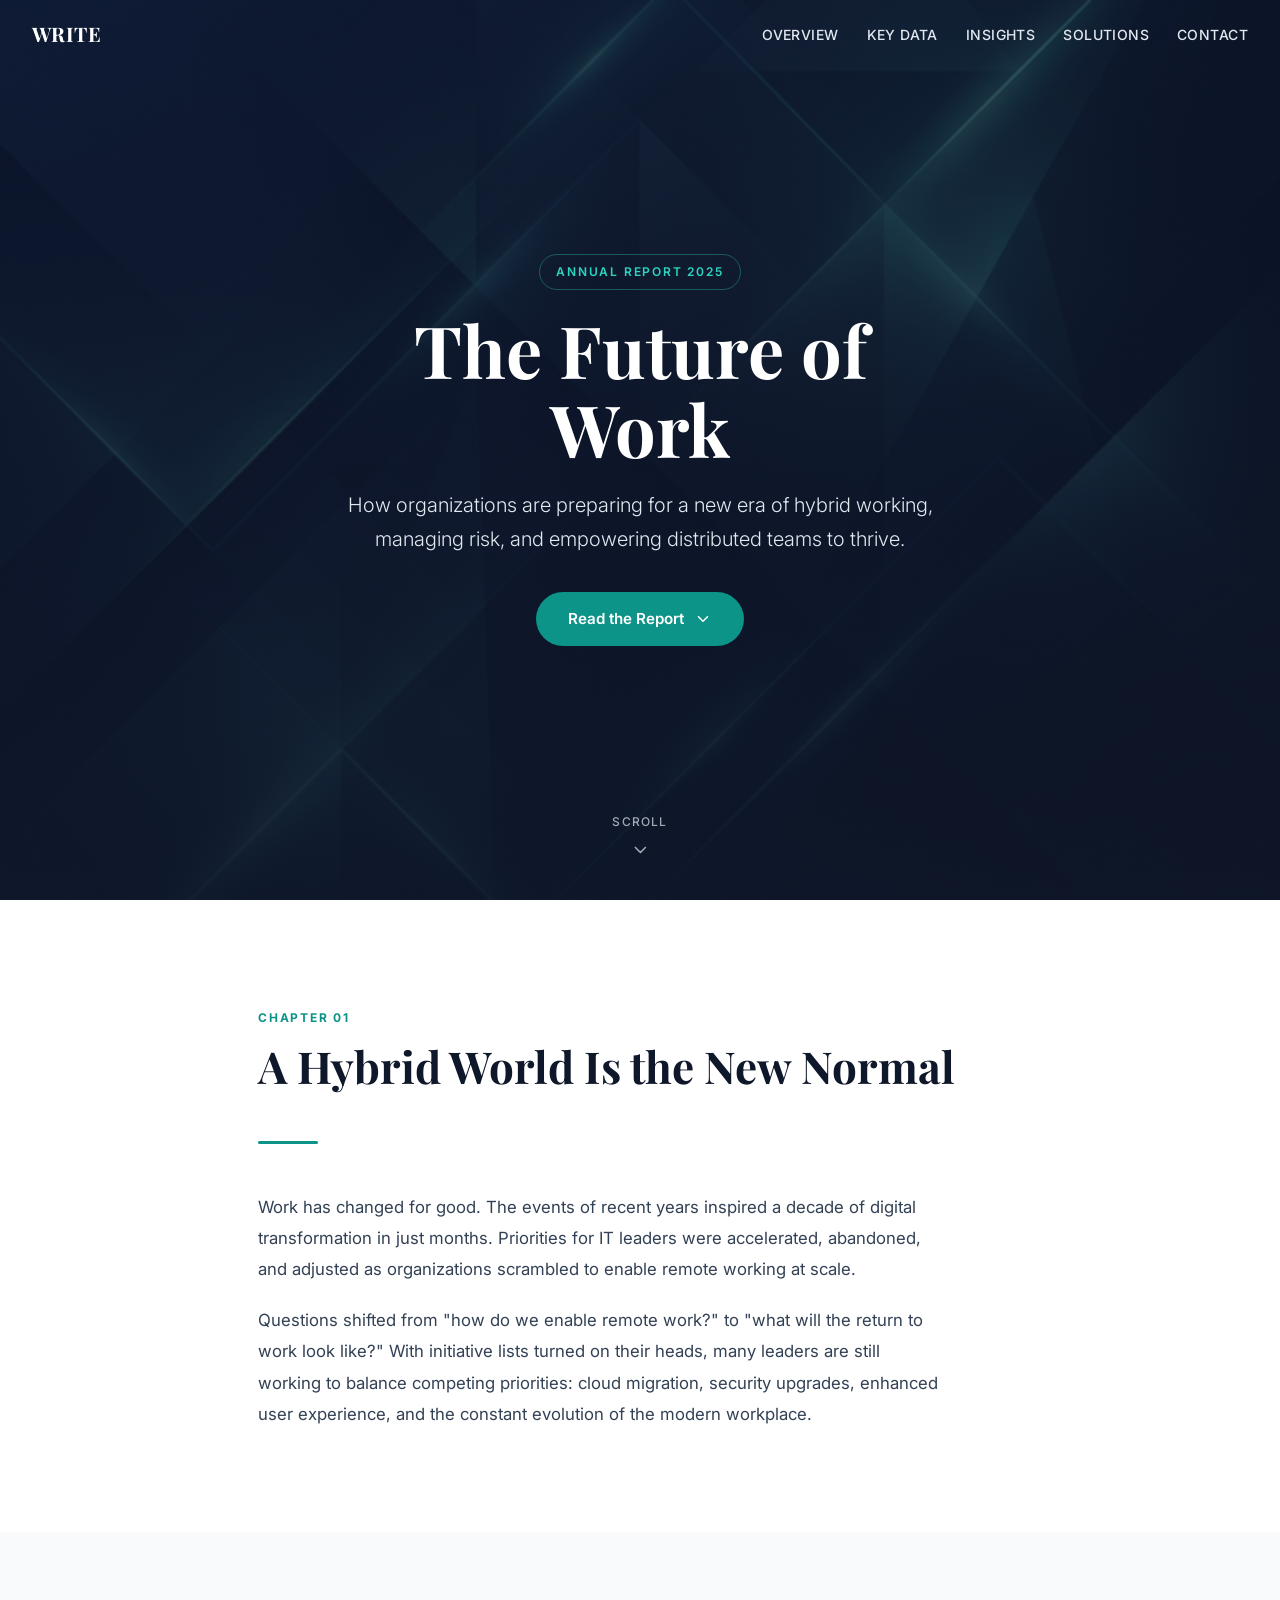
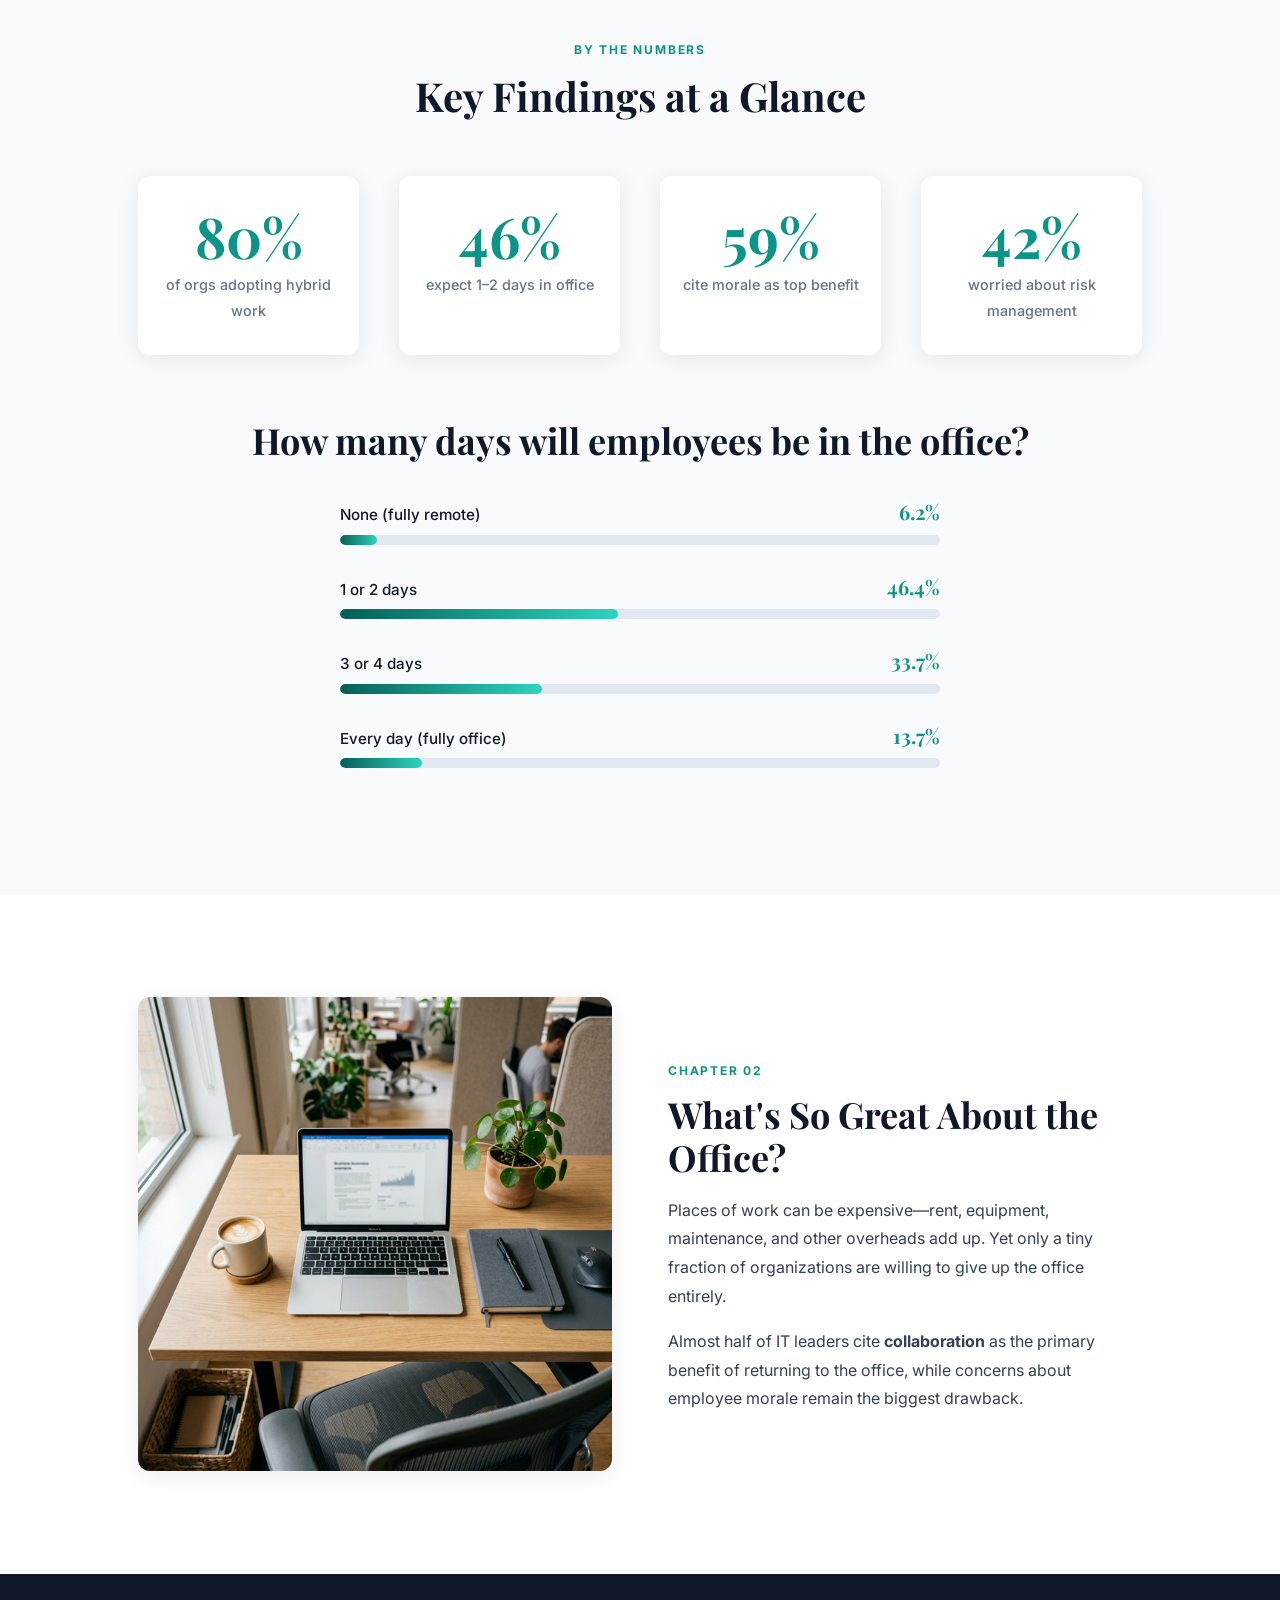
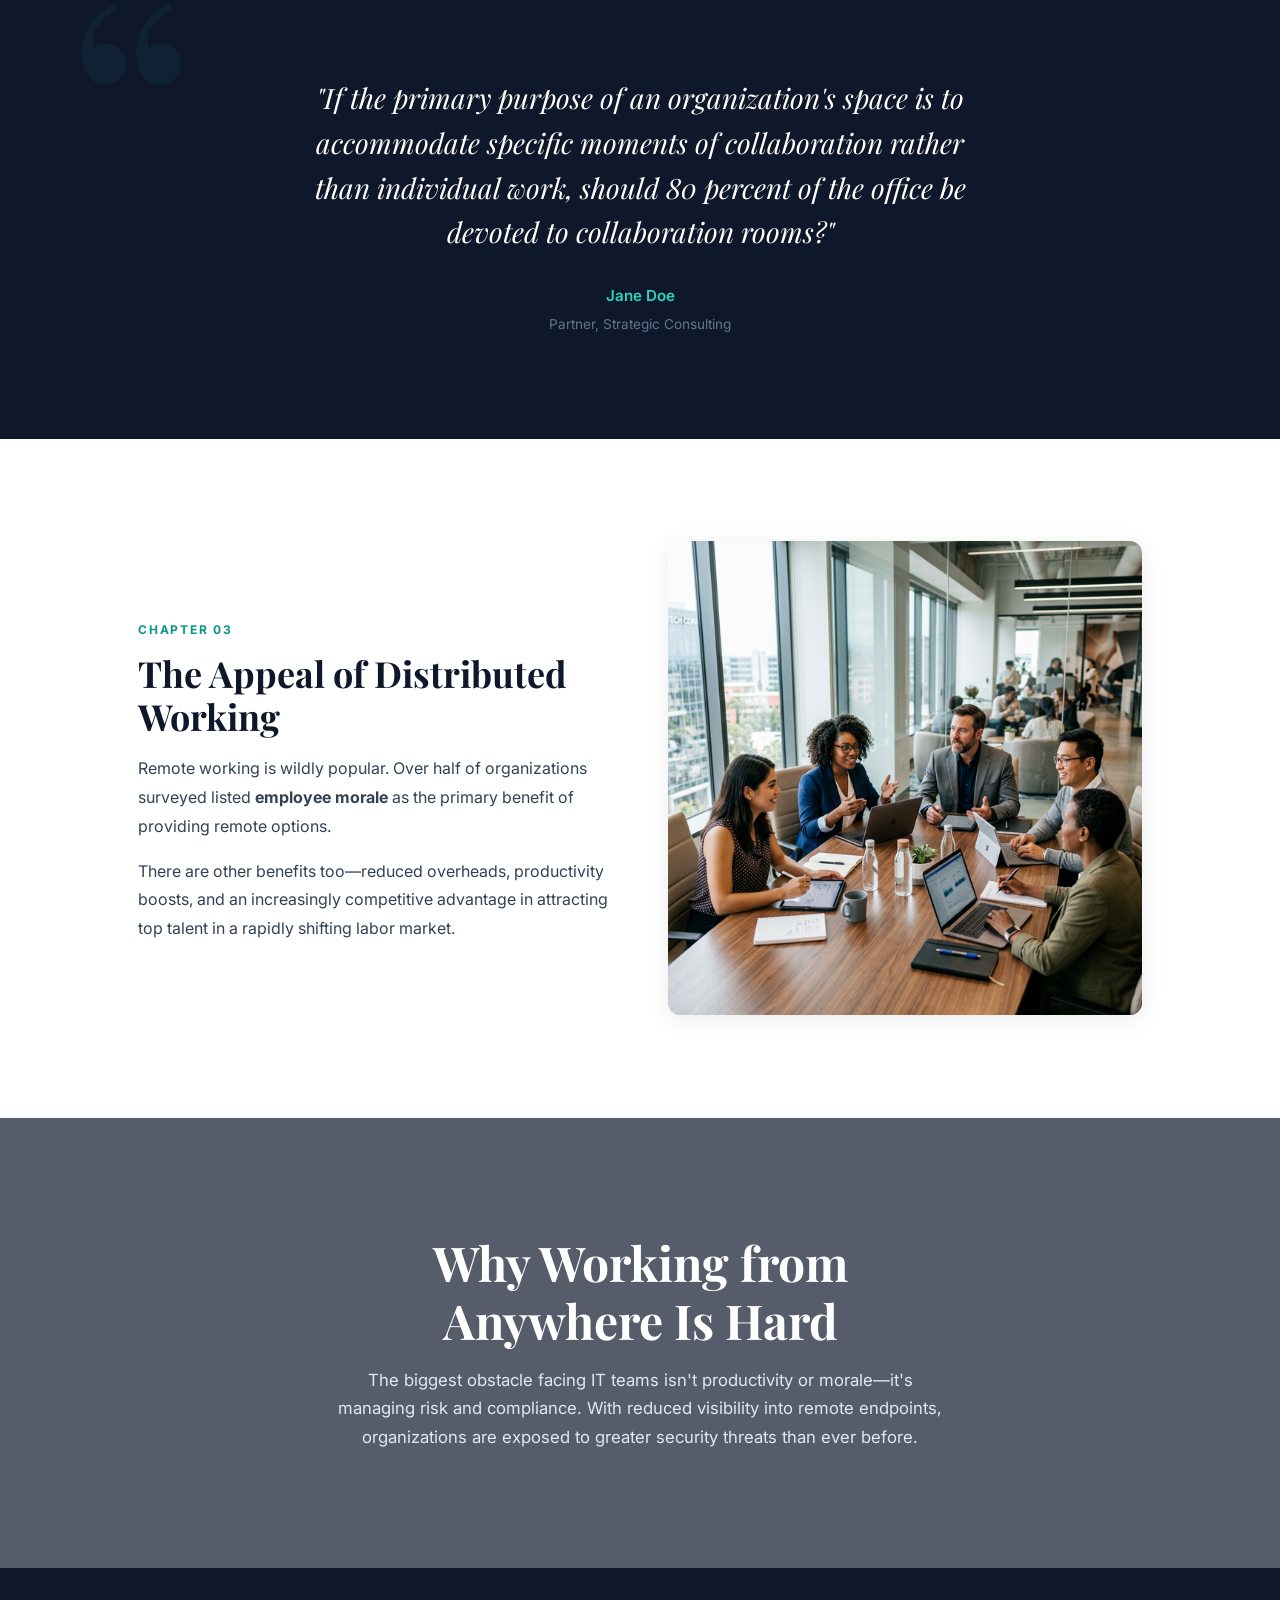
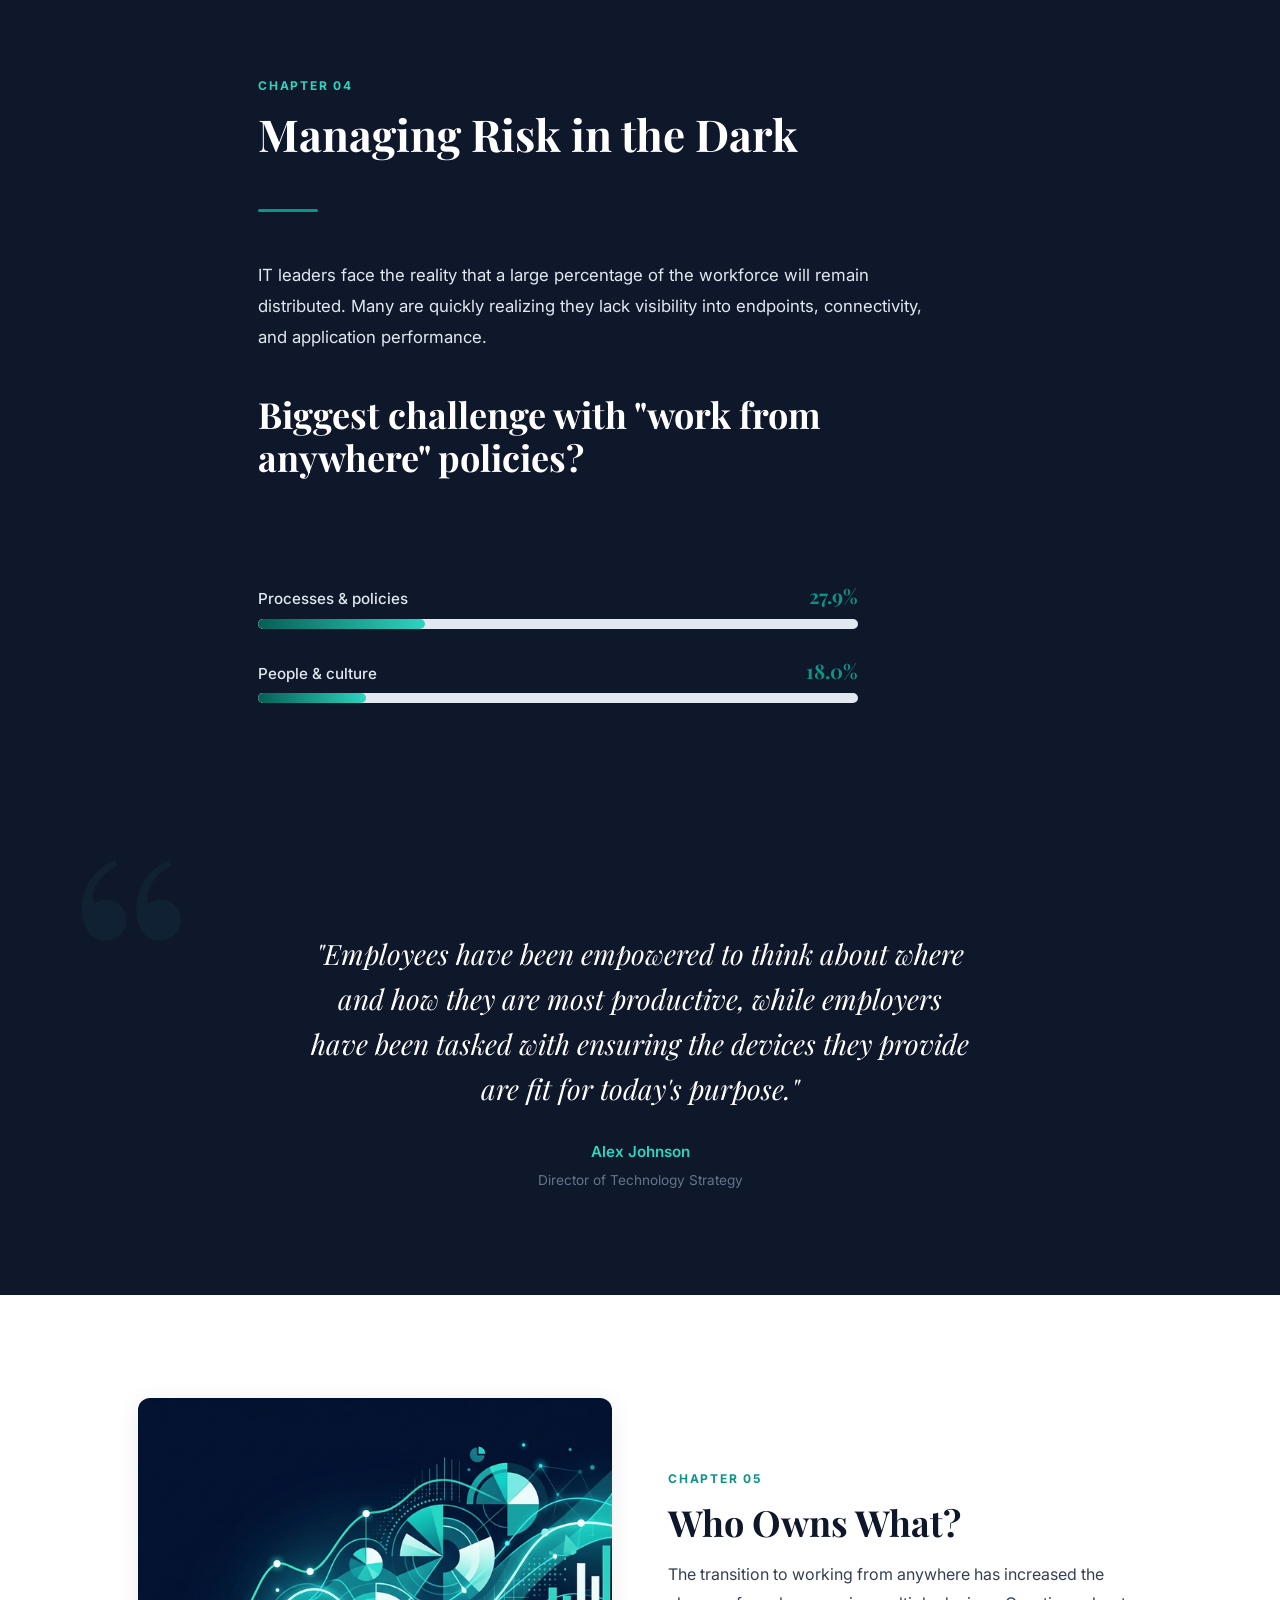
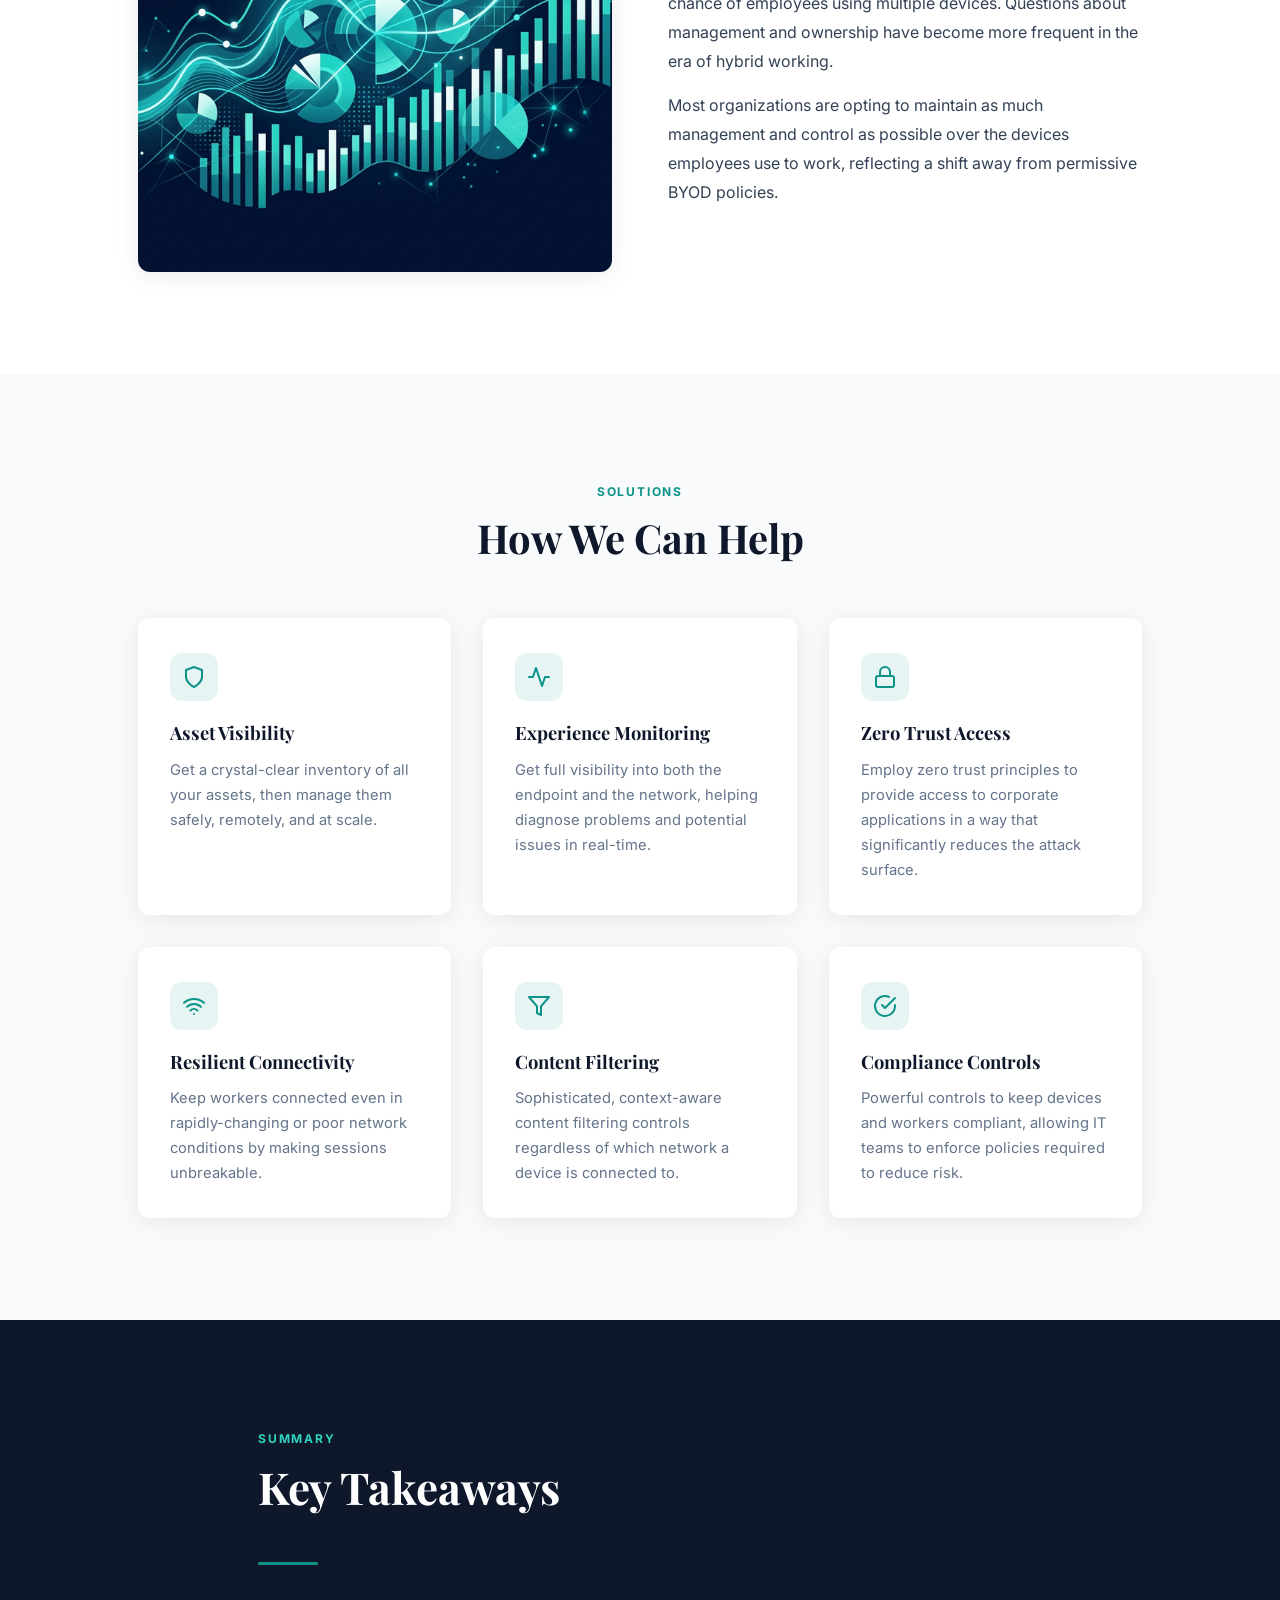
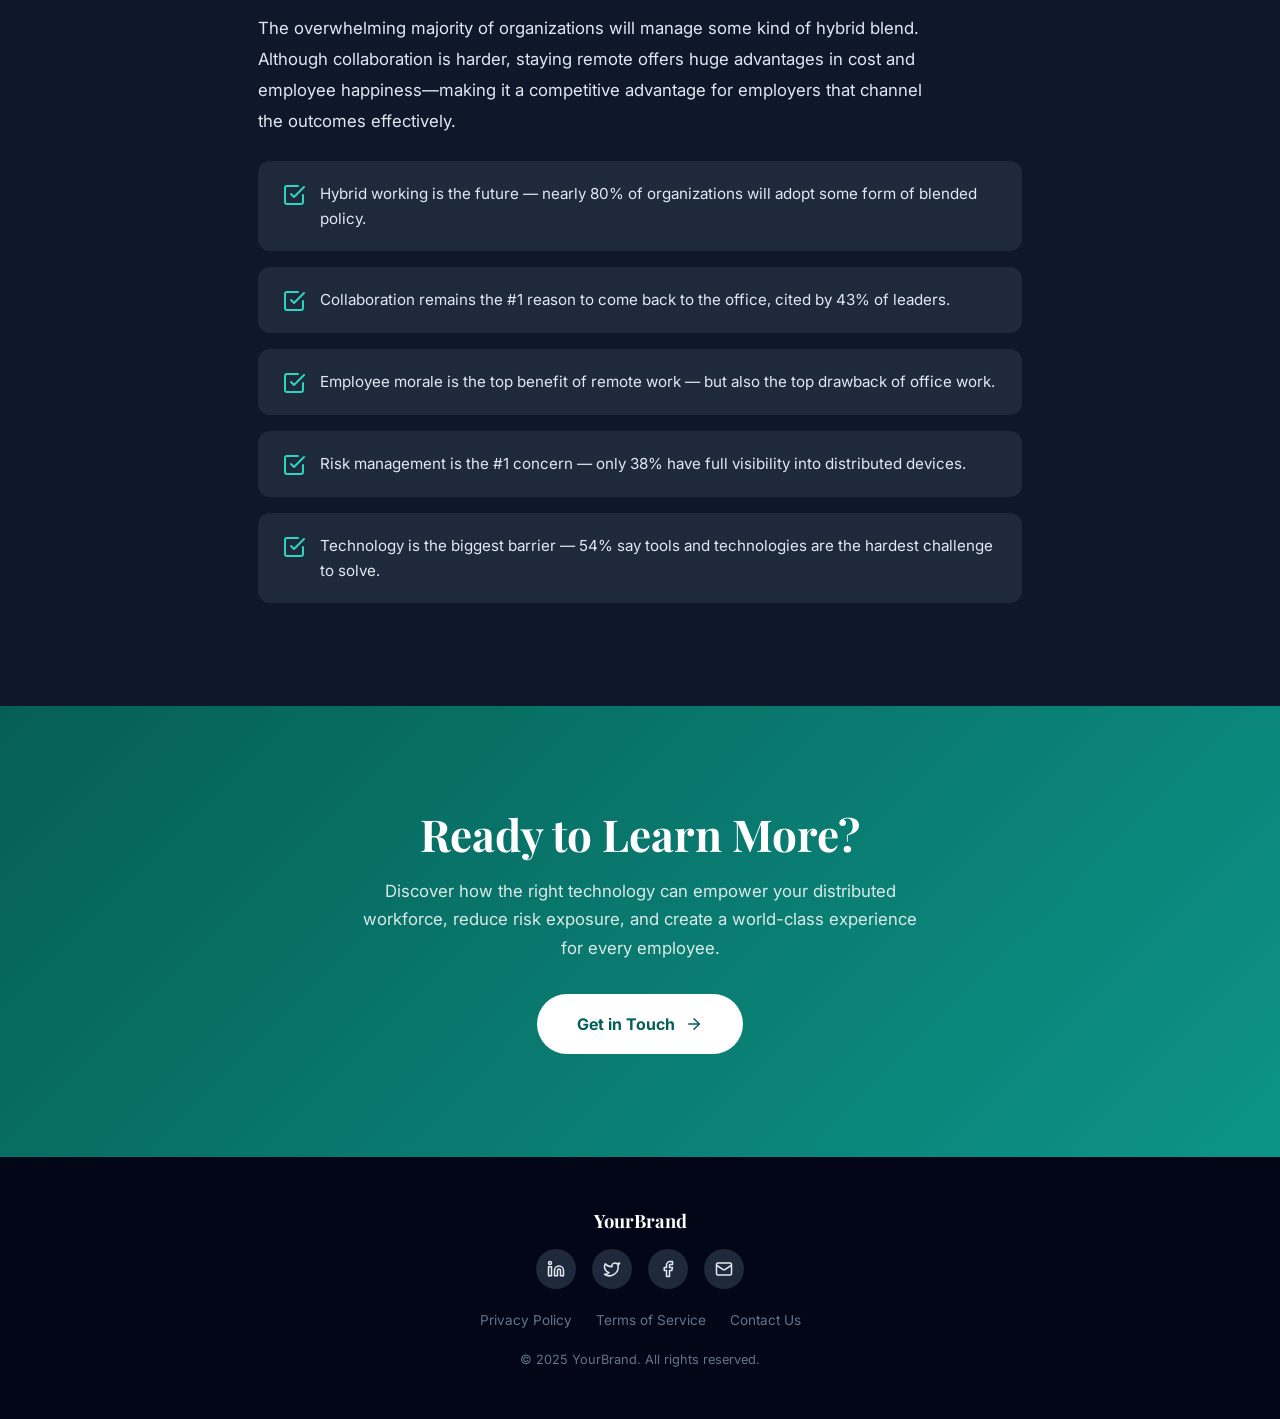
==== commit a0c0f842: "Updated content" ====
--- a/index.html
+++ b/index.html
@@ -5,9 +5,9 @@
   <meta name="viewport" content="width=device-width, initial-scale=1.0" />
 
   <!-- ═══════════ SEO — EDIT THESE ═══════════ -->
-  <title>The Future of Work — Scrolling Report Template</title>
+  <title>W.R.I.T.E — WITNESSING REALITY IN TEXTUAL EVIDENCE</title>
   <meta name="description" content="A scrolling storytelling report template. Replace this description with your own." />
-  <meta property="og:title" content="The Future of Work — Report" />
+  <meta property="og:title" content="W.R.I.T.E — WITNESSING REALITY IN TEXTUAL EVIDENCE" />
   <meta property="og:description" content="Replace this with your own Open Graph description." />
   <meta property="og:image" content="assets/images/hero-bg.png" />
 
@@ -28,7 +28,7 @@
        EDIT: Change brand name and section links
   ═══════════════════════════════════════════ -->
   <nav class="site-nav" id="siteNav">
-    <a href="#" class="site-nav__brand">YourBrand</a>
+    <a href="#" class="site-nav__brand">WRITE</a>
 
     <ul class="site-nav__links" id="navLinks">
       <!-- EDIT: Update href values to match your section IDs -->
